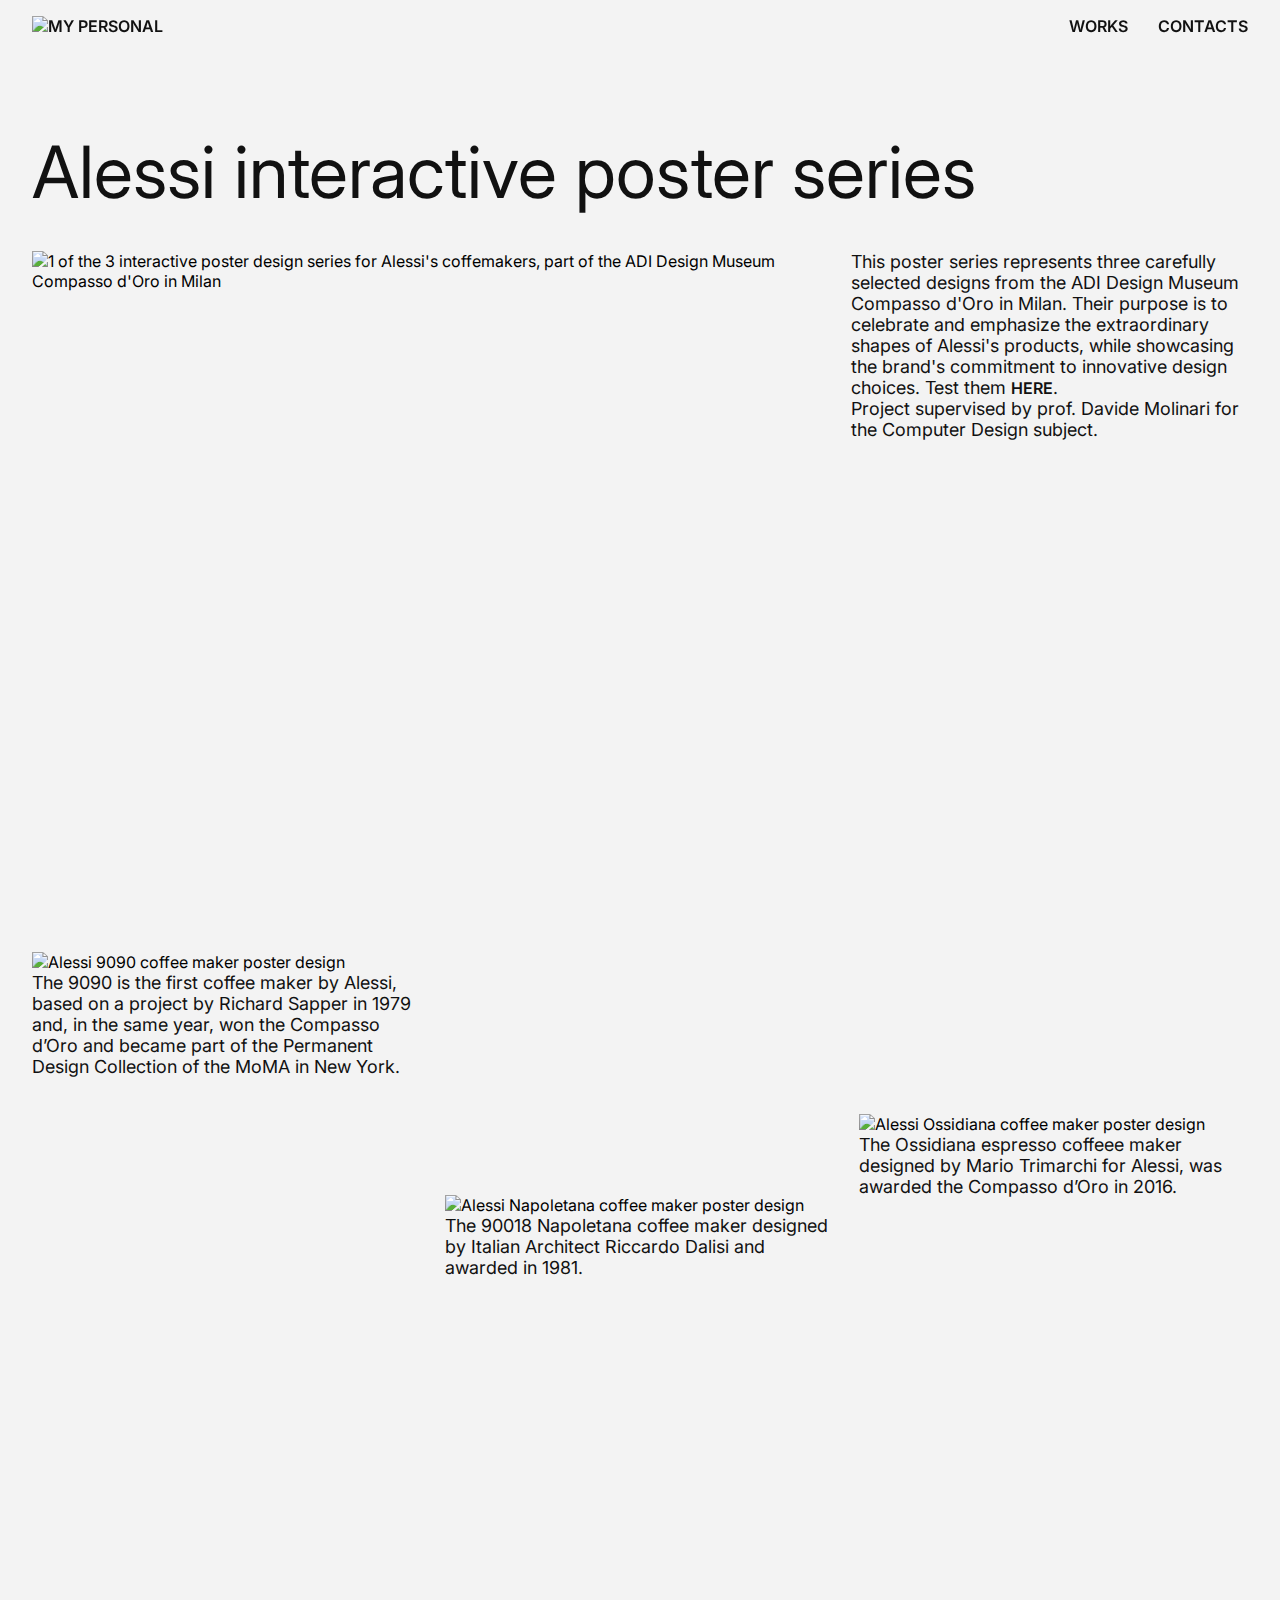
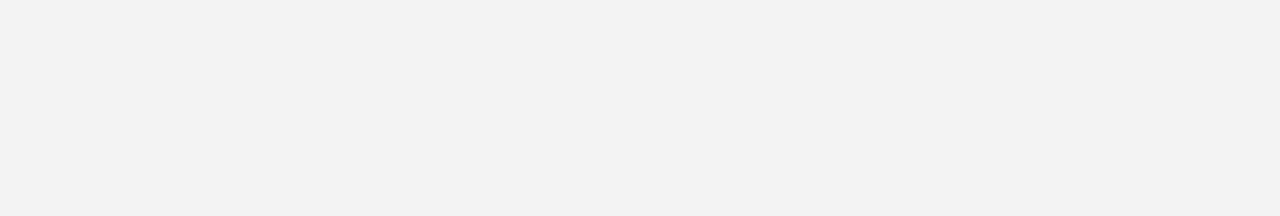
==== project-alessi.html @ 08301e18 "project page css: intro + project grid" ====
<!DOCTYPE html>
<html lang="en">
<head>
  <meta charset="UTF-8">
  <meta http-equiv="X-UA-Compatible" content="IE=edge">
  <meta name="viewport" content="width=device-width, initial-scale=1.0">
  <meta name="author" content="Chiara Elena Bonzano">
  <meta name="description" content="Explore my selected works and projects showcasing digital design, UX/UI, and interactive front-end development. I create seamless user experiences and visually appealing interfaces through thoughtful design and efficient development. Based in Milan, Italy.">
  <meta name="keywords" content="Chiara Elena Bonzano, CEB, digital design, UX/UI, interactive development, front-end development, Milan, Italy, portfolio, design agency, design studio.">
  <meta name="geo.placename" content="Milan, Italy">
  <meta name="language" content="English">
  <title>Chiara Elena Bonzano - Digital Design Portfolio | Milan, Italy</title>
  <link rel="icon" href="/img/logo.svg">
  <link rel="stylesheet" href="styles.css">
  <link rel="preconnect" href="https://fonts.googleapis.com">
  <link rel="preconnect" href="https://fonts.gstatic.com" crossorigin>
  <link href="https://fonts.googleapis.com/css2?family=Inter:wght@400;600&display=swap" rel="stylesheet">
  <script src="js/gsap.js"></script>
  <script src="js/ScrollTrigger.js"></script>
</head>
<body>
  <div class="main-wrapper">
    <header class="header-wrapper">
      <a class="logo" href="index.html#welcome"><img src="img/logo.svg" alt="My personal" width="40" height="40"></a>
      <nav class="nav-container">
        <ul class="nav-list">
          <li class="nav-item works"><a href="index.html#works">Works</a></li>
          <li class="nav-item about"><a href="index.html#contacts">Contacts</a></li>
        </ul>
      </nav>
    </header>
    <div class="project-wrapper">
      <main class="project-intro"> 
        <h2>Alessi interactive poster series</h2>
        <div class="intro-container">
          <img src="img/alessi project/alessi-poster-cover.png" alt="1 of the 3 interactive poster design series for Alessi's coffemakers, part of the ADI Design Museum Compasso d'Oro in Milan">
          <div class="intro-content">
            <p>This poster series represents three carefully selected designs from the ADI Design Museum Compasso d'Oro in Milan. Their purpose is to celebrate and emphasize the extraordinary shapes of Alessi's products, while showcasing the brand's commitment to innovative design choices. Test them <a href="#">here</a>.</p>
            <p>Project supervised by prof. Davide Molinari for the Computer Design subject.</p>
          </div>
        </div>
      </main>
      <div class="project-grid">
        <div class="grid-element">
          <img src="img/alessi project/alessi-9090-poster-design.png" alt="Alessi 9090 coffee maker poster design">
          <p>The 9090 is the first coffee maker by Alessi, based on a project by Richard Sapper in 1979 and, in the same year, won the Compasso d’Oro and became part of the Permanent Design Collection of the MoMA in New York.</p>
        </div>
        <div class="grid-element">
          <img src="img/alessi project/alessi-ossidiana-poster-design.png" alt="Alessi Ossidiana coffee maker poster design">
          <p>The Ossidiana espresso coffeee maker designed by Mario Trimarchi for Alessi,  was awarded the Compasso d’Oro in 2016.</p>
        </div>
        <div class="grid-element">
          <img src="img/alessi project/alessi-napoletana-poster-design.png" alt="Alessi Napoletana coffee maker poster design">
          <p>The 90018 Napoletana coffee maker designed by Italian Architect Riccardo Dalisi and awarded in 1981.</p>
        </div>
      </div>
      </div class="project-media">
        <video src="img/alessi project/alessi-poster-video.mp4"></video>
        <video src="img/alessi project/alessi-3-poster-video.mp4"></video>
        <video src="img/alessi project/alessi-mockup-poster-video.mp4"></video>
      <div>
    </div>

    </main>
    <footer class="footer-wrapper">
      <div class="copyright">
        <p>Copyright © 2023 Chiara Elena Bonzano. All rights reserved.</p>
      </div>
    </footer>
  </div>
</body>
</html>
---- styles.css ----
* {
  box-sizing: border-box;
}

:root {
  --web-margin: 0 32px;
  --background-color: #f3f3f3;
  --black: #111111; 
  --border: 1.5px solid #111111;
  --column-gap: 24px;
}

html {
  scroll-behavior: smooth;
}

body {
  margin: 0;

  font-family: 'Inter', sans-serif;
}

.main-wrapper {
  background-color: var(--background-color);
}

h2 {
  margin: 0;

  font-size: 72px;
  font-weight: 400;
  line-height: 1.1;
  color: var(--black);
}

h3 {
  margin: 0;
  padding: 8px 0;

  font-size: 24px;
  font-weight: 600;
  color: var(--black);
}

p {
  margin: 0;

  font-size: 18px;
  font-weight: 400;
  color: var(--black);
}


a {
  font-size: 16px;
  font-weight: 600;
  text-decoration: none;
  text-transform: uppercase;
  color: var(--black);
}

img {
  width: 100%;
  height: auto;
}

video {
  width: 100%;
  height: auto;
}

/*---------------- header ----------------*/
.header-wrapper {
  padding: 16px 32px;
  width: 100%;

  display: flex;
  justify-content: space-between;
  align-items: center;
  position: sticky;
  top: 0;
}

.nav-list {
  margin: 0;
  padding: 0;

  list-style-type: none;
  display: flex;
}

.nav-item {
  padding-right: 30px;
}

.nav-item:last-child {
  padding-right: 0;
}

/*---------------- HOMEPAGE ----------------*/

/*---------------- welcome ----------------*/
.welcome-section {
  height: 80vh;
}

.welcome-text {
  margin: var(--web-margin);
  padding: 60px 0 40px 0;
}

.welcome-text > h2 {
  padding-right: 120px;
}

svg {
  width: 100%;

  overflow: visible;
}

svg > path {
  visibility: hidden;
}

text {
  font-size: 64px;
  font-weight: 400;
  fill: var(--black);
}

/*---------------- works ----------------*/
.works-section {
  margin: var(--web-margin);
  padding: 70px 0 100px 0;
}

.work-text {
  width: 100%;
  display: flex;
}

.work-text > p {
  background-image: url(img/icons/arrow-down.svg);
  background-repeat: no-repeat;
  background-position: bottom 4px right;
  background-size: 12px auto;
  padding-right: 30px;
}

.cards-container {
  padding-top: 60px;

  display: grid;
  grid-template-columns: repeat(3, 1fr);
  column-gap: var(--column-gap);
  row-gap: 60px;
}

.card-box {
  margin-right: var(--column-gap);
}

.card-box:last-child {
  margin-right: 0;
}

.category {
  font-weight: 400;
  font-size: 18px;
  text-transform: none;
  border-bottom: var(--border);
}

/*---------------- about ----------------*/
.contacts-section {
  margin: var(--web-margin);
  height: 100vh;

  display: flex;
  flex-direction: column;
  justify-content: center;
}

.content-grid {
  display: grid;
  grid-template-columns: 1fr 2fr;
  column-gap: var(--column-gap);
}

.content-grid > img {
  border: var(--border);
}

.about-text > p {
  padding-bottom: 20px;

  color: var(--background-color);
}

.about-title {
  font-size: 16px;
  font-weight: 400;
  text-transform: uppercase;
  color: var(--background-color);
}

.contacts-link {
  text-transform: none;
  font-weight: 400;
  font-size: 72px;
  color: var(--background-color);
}

/*---------------- footer ----------------*/
.footer-wrapper {
  display: flex;
  flex-direction: column;
  align-items: center;
}

.copyright > p {
  padding-bottom: 20px;

  text-align: center;
  font-size: 12px;
  color: var(--background-color);
}

/*---------------- PROJECT PAGE ----------------*/

.project-wrapper {
  margin: var(--web-margin);
}

.project-intro {
  height: 100vh;
  padding-top: 80px;
}

.intro-container {
  padding-top: 40px;

  display: grid;
  grid-template-columns: 2fr 1fr;
  column-gap: var(--column-gap);
}

.project-grid {
  display: grid;
  grid-template-columns: repeat(3, 1fr);
  column-gap: var(--column-gap);
  grid-template-rows: 1fr 1fr 1fr 1fr 0.5fr;
  grid-template-areas: "one . ." ". . two" ". three .";
  grid-auto-rows: minmax(100px, auto);
}

.grid-element {
  padding-top: 80px;
}

.grid-element:first-child {
  padding-top: 0;

  grid-area: one;
  grid-row: 1/3;
}

.grid-element:nth-child(2) {
  grid-area: two;
  grid-row: 2/4;
}

.grid-element:last-child {
  grid-area: three;
  grid-row: 3/5;
}
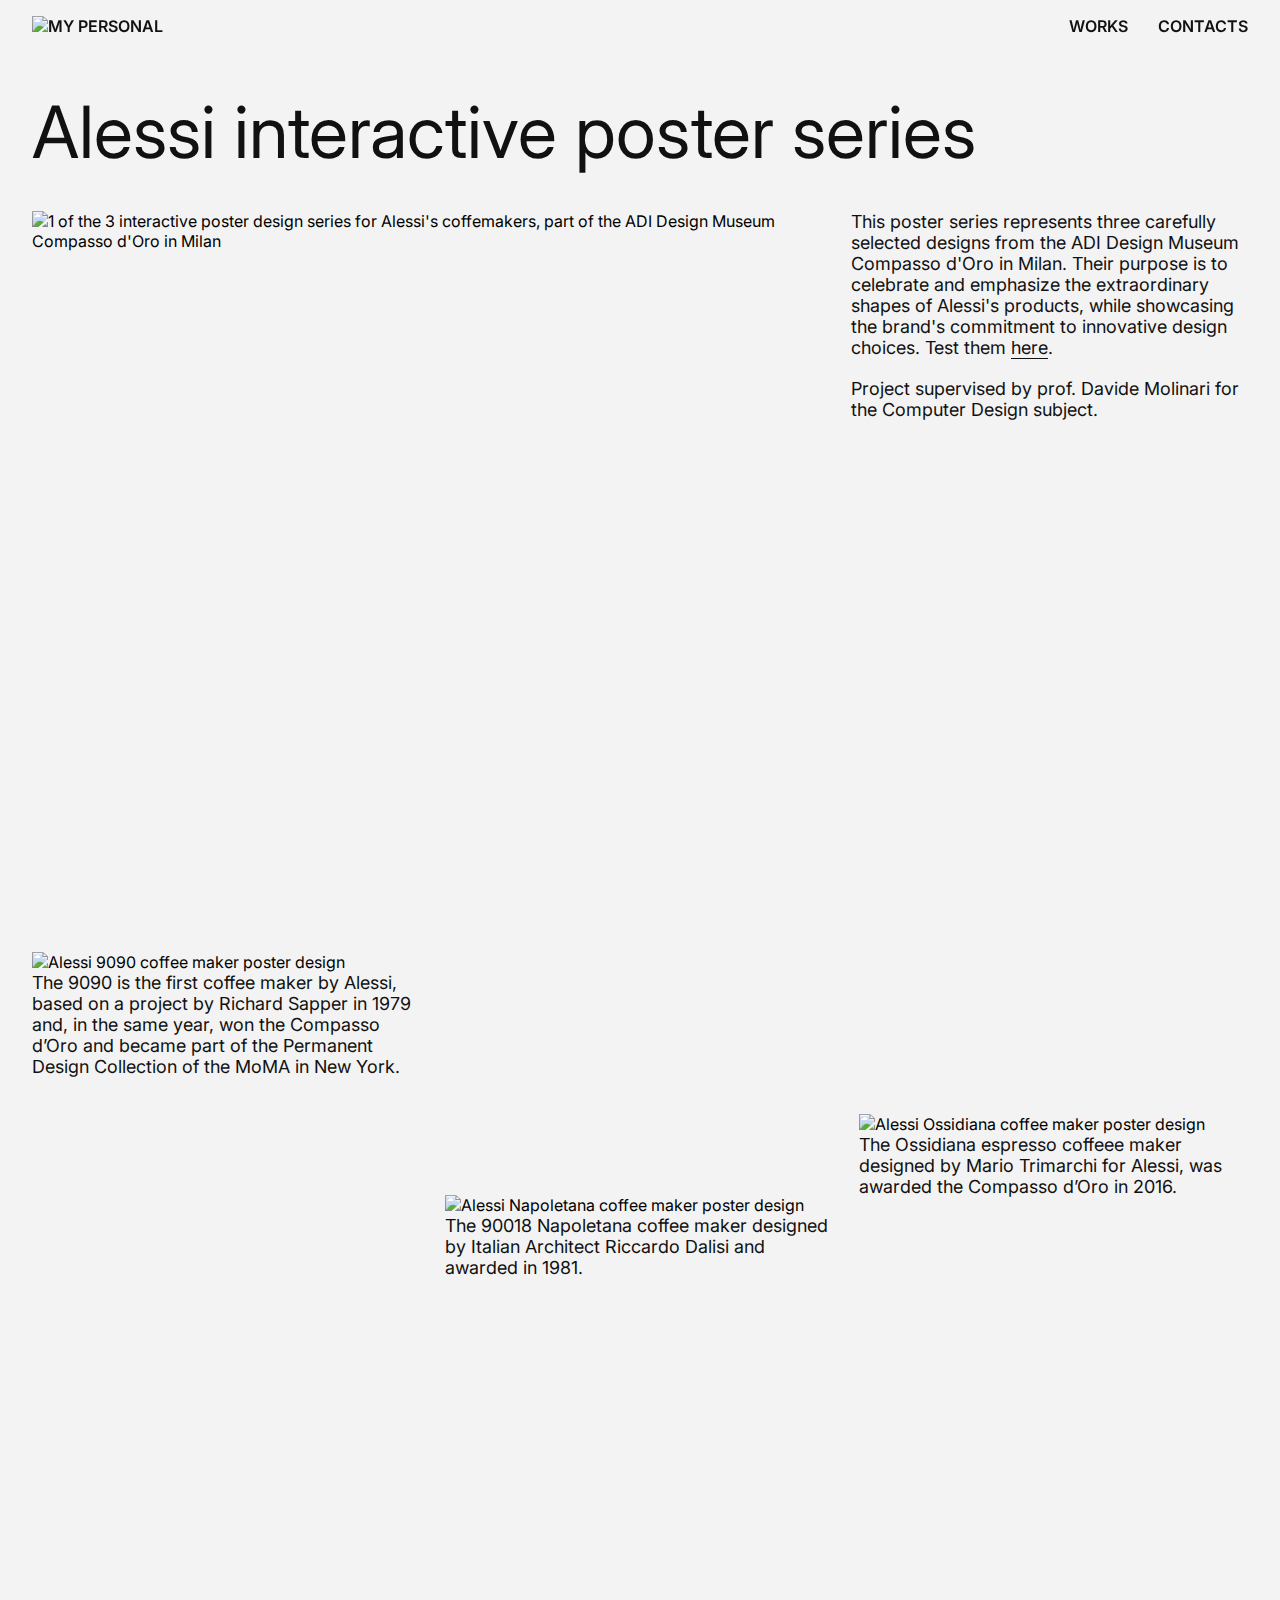
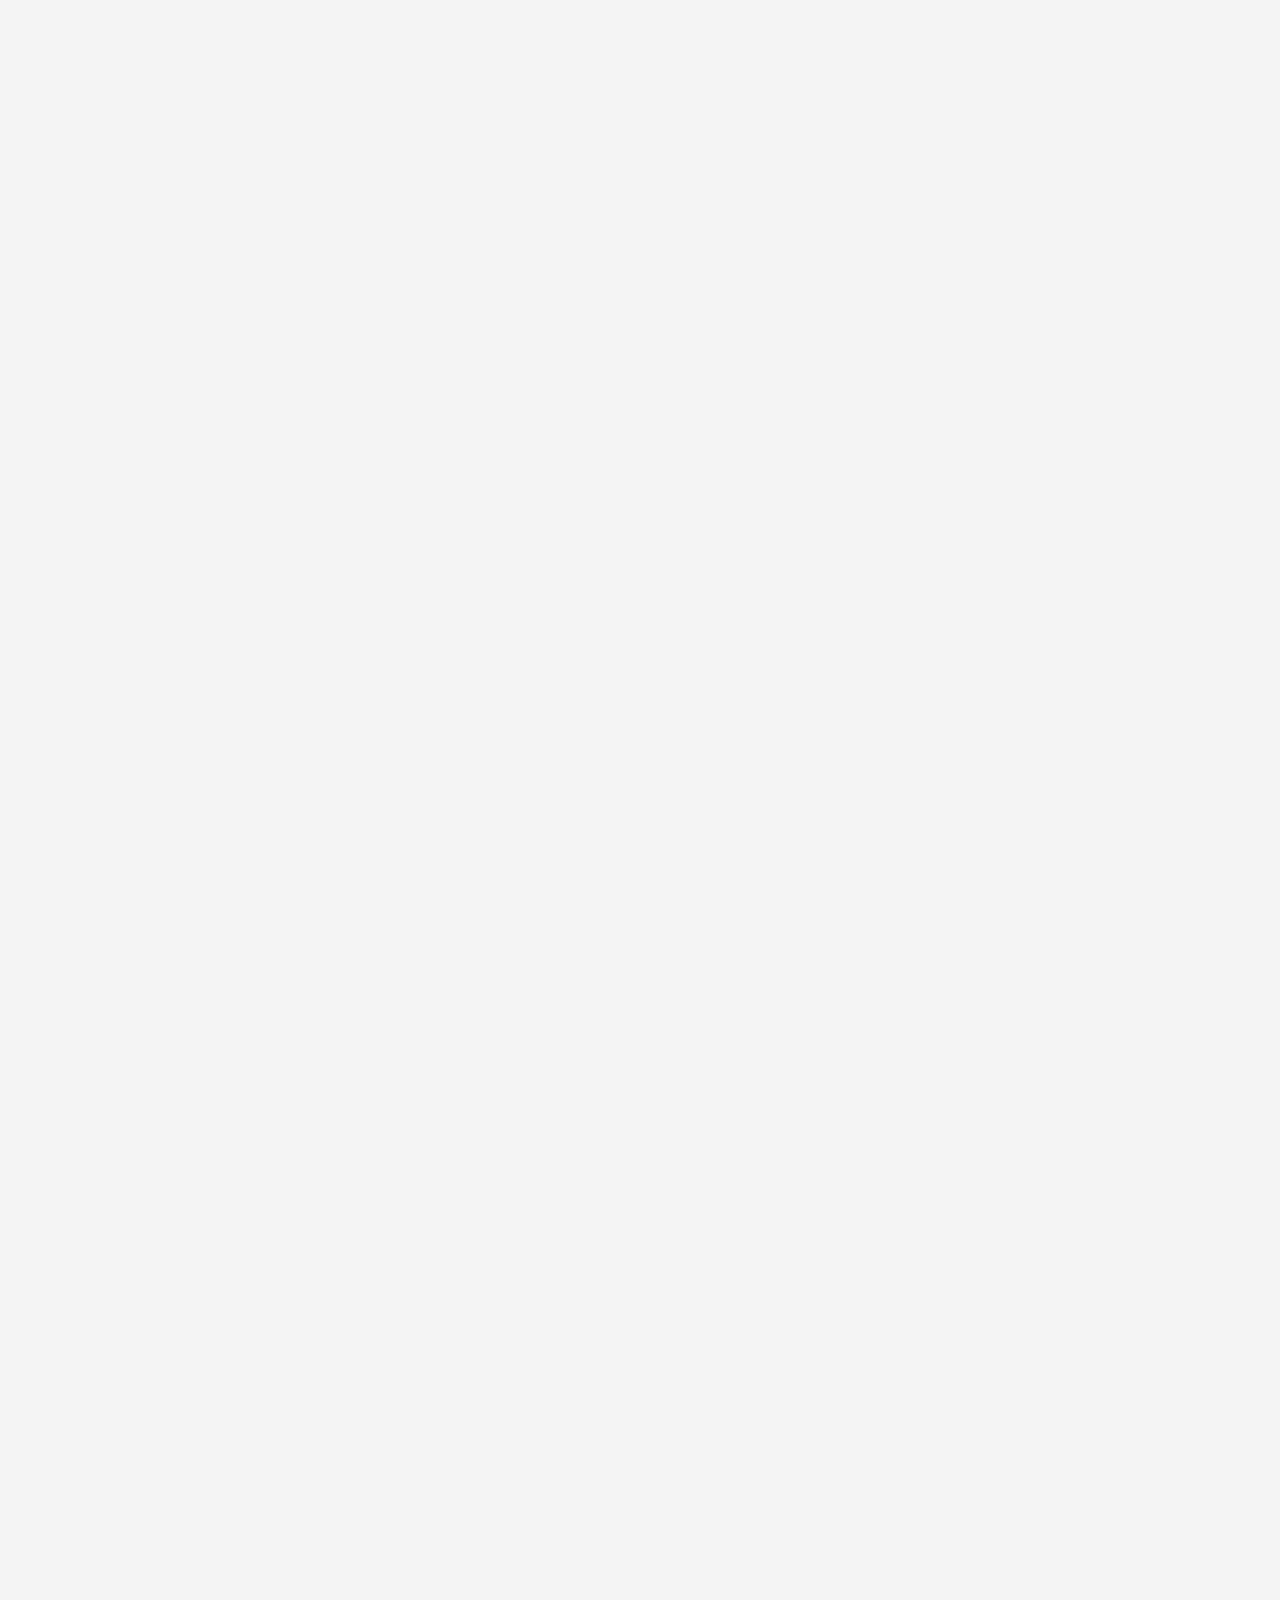
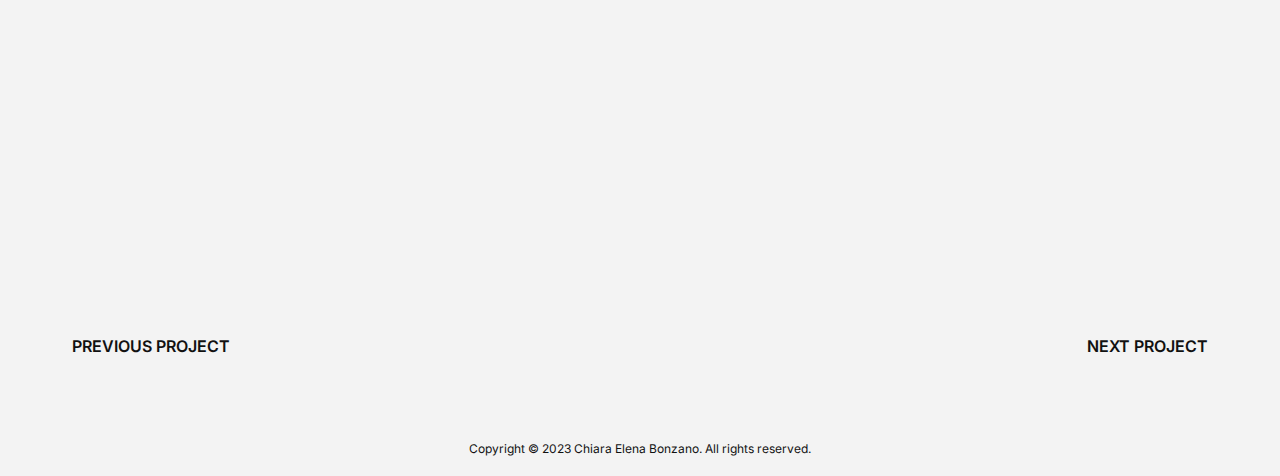
==== commit fce7ae7f: "project page:  footer buttons + gsap scroll trigger" ====
--- a/project-alessi.html
+++ b/project-alessi.html
@@ -35,38 +35,91 @@
         <div class="intro-container">
           <img src="img/alessi project/alessi-poster-cover.png" alt="1 of the 3 interactive poster design series for Alessi's coffemakers, part of the ADI Design Museum Compasso d'Oro in Milan">
           <div class="intro-content">
-            <p>This poster series represents three carefully selected designs from the ADI Design Museum Compasso d'Oro in Milan. Their purpose is to celebrate and emphasize the extraordinary shapes of Alessi's products, while showcasing the brand's commitment to innovative design choices. Test them <a href="#">here</a>.</p>
+            <p>This poster series represents three carefully selected designs from the ADI Design Museum Compasso d'Oro in Milan. Their purpose is to celebrate and emphasize the extraordinary shapes of Alessi's products, while showcasing the brand's commitment to innovative design choices. Test them <a href="https://indd.adobe.com/view/3b15661a-7f2d-44fd-966d-315e5869f81d" target="_blank">here</a>.</p>
             <p>Project supervised by prof. Davide Molinari for the Computer Design subject.</p>
           </div>
         </div>
       </main>
       <div class="project-grid">
-        <div class="grid-element">
+        <div class="grid-element one">
           <img src="img/alessi project/alessi-9090-poster-design.png" alt="Alessi 9090 coffee maker poster design">
           <p>The 9090 is the first coffee maker by Alessi, based on a project by Richard Sapper in 1979 and, in the same year, won the Compasso d’Oro and became part of the Permanent Design Collection of the MoMA in New York.</p>
         </div>
-        <div class="grid-element">
+        <div class="grid-element two">
           <img src="img/alessi project/alessi-ossidiana-poster-design.png" alt="Alessi Ossidiana coffee maker poster design">
           <p>The Ossidiana espresso coffeee maker designed by Mario Trimarchi for Alessi,  was awarded the Compasso d’Oro in 2016.</p>
         </div>
-        <div class="grid-element">
+        <div class="grid-element three">
           <img src="img/alessi project/alessi-napoletana-poster-design.png" alt="Alessi Napoletana coffee maker poster design">
           <p>The 90018 Napoletana coffee maker designed by Italian Architect Riccardo Dalisi and awarded in 1981.</p>
         </div>
       </div>
       </div class="project-media">
-        <video src="img/alessi project/alessi-poster-video.mp4"></video>
-        <video src="img/alessi project/alessi-3-poster-video.mp4"></video>
-        <video src="img/alessi project/alessi-mockup-poster-video.mp4"></video>
+        <video width="1920" height="1080" autoplay muted loop>
+          <source src="img/alessi project/alessi-poster-video.mp4" type="video/mp4">
+        </video>
+        <video width="1920" height="1080" autoplay muted loop>
+          <source src="img/alessi project/alessi-3-poster-video.mp4" type="video/mp4">
+        </video>
+        <video width="1920" height="1080" autoplay muted loop>
+          <source src="img/alessi project/alessi-mockup-poster-video.mp4" type="video/mp4">
+        </video>
       <div>
     </div>
-
-    </main>
-    <footer class="footer-wrapper">
-      <div class="copyright">
+    <footer class="footer-wrapper project-footer">
+      <div class="buttons-section">
+        <a href="#" class="arrow-button previous">Previous project</a>
+        <a href="#" class="arrow-button next">Next project</a>
+      </div>
+      <div class="copyright project-footer">
         <p>Copyright © 2023 Chiara Elena Bonzano. All rights reserved.</p>
       </div>
     </footer>
   </div>
 </body>
-</html>+</html>
+<script>
+  gsap.from(".grid-element.one", {
+      duration: .5,
+      delay: .5,
+      opacity:0,
+      y: 20,
+      scrollTrigger: {
+        trigger: ".grid-element",
+        // markers: true,
+        start:200,
+        end: 500,
+        toggleActions: "play none none none"
+      }
+    });
+</script>
+<script>
+  gsap.from(".grid-element.two", {
+      duration: .5,
+      delay: .5,
+      opacity:0,
+      y: 20,
+      scrollTrigger: {
+        trigger: ".grid-element",
+        // markers: true,
+        start: 700,
+        end: 1000,
+        toggleActions: "play none none none"
+      }
+    });
+</script>
+<script>
+  gsap.from(".grid-element.three", {
+      duration: .5,
+      delay: .5,
+      opacity:0,
+      y: 20,
+      scrollTrigger: {
+        trigger: ".grid-element",
+        // markers: true,
+        start: 1200,
+        end: 1500,
+        toggleActions: "play none none none"
+      }
+    });
+</script>--- a/styles.css
+++ b/styles.css
@@ -214,6 +214,8 @@
 
 /*---------------- footer ----------------*/
 .footer-wrapper {
+  margin: var(--web-margin);
+
   display: flex;
   flex-direction: column;
   align-items: center;
@@ -228,14 +230,14 @@
 }
 
 /*---------------- PROJECT PAGE ----------------*/
-
+/*---------------- intro ----------------*/
 .project-wrapper {
   margin: var(--web-margin);
 }
 
 .project-intro {
   height: 100vh;
-  padding-top: 80px;
+  padding-top: 40px;
 }
 
 .intro-container {
@@ -246,6 +248,18 @@
   column-gap: var(--column-gap);
 }
 
+.intro-content > p > a {
+  font-weight: 400;
+  font-size: 18px;
+  text-transform: none;
+  border-bottom: var(--border);
+}
+
+.intro-content > p {
+  padding-bottom: 20px;
+}
+
+/*---------------- project grid ----------------*/
 .project-grid {
   display: grid;
   grid-template-columns: repeat(3, 1fr);
@@ -274,4 +288,35 @@
 .grid-element:last-child {
   grid-area: three;
   grid-row: 3/5;
+}
+
+/*---------------- project-footer ----------------*/
+.buttons-section {
+  width: 100%;
+  padding: 40px 0 80px 0;
+
+  display: flex;
+  justify-content: space-between;
+}
+
+.arrow-button {
+  padding: 5px 0;
+  background-repeat: no-repeat;
+  background-size: 30px auto;
+}
+
+.next {
+  background-image: url(img/icons/arrow-right.svg);
+  background-position: bottom 0px right;
+  padding-right: 40px;
+}
+
+.previous {
+  background-image: url(img/icons/arrow-left.svg);
+  background-position: bottom 0px left;
+  padding-left: 40px;
+}
+
+.copyright.project-footer > p {
+  color: var(--black);
 }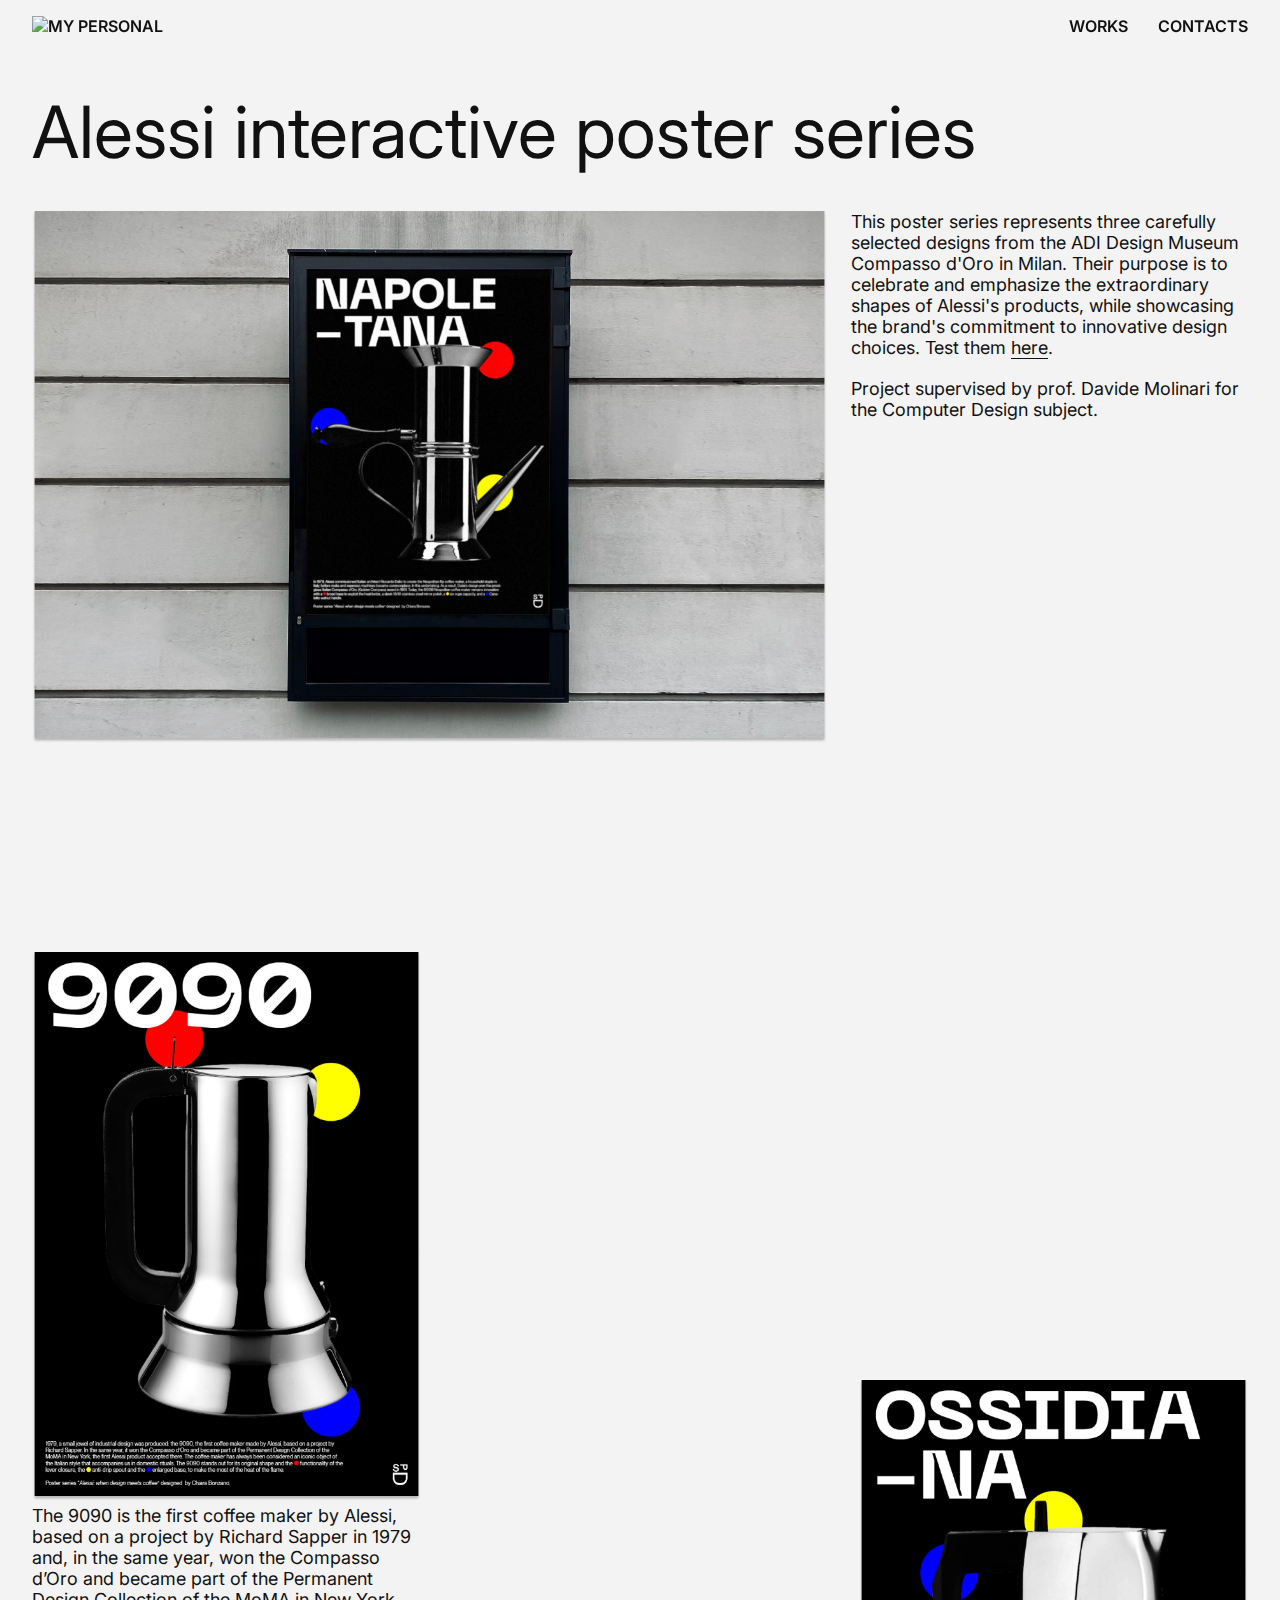
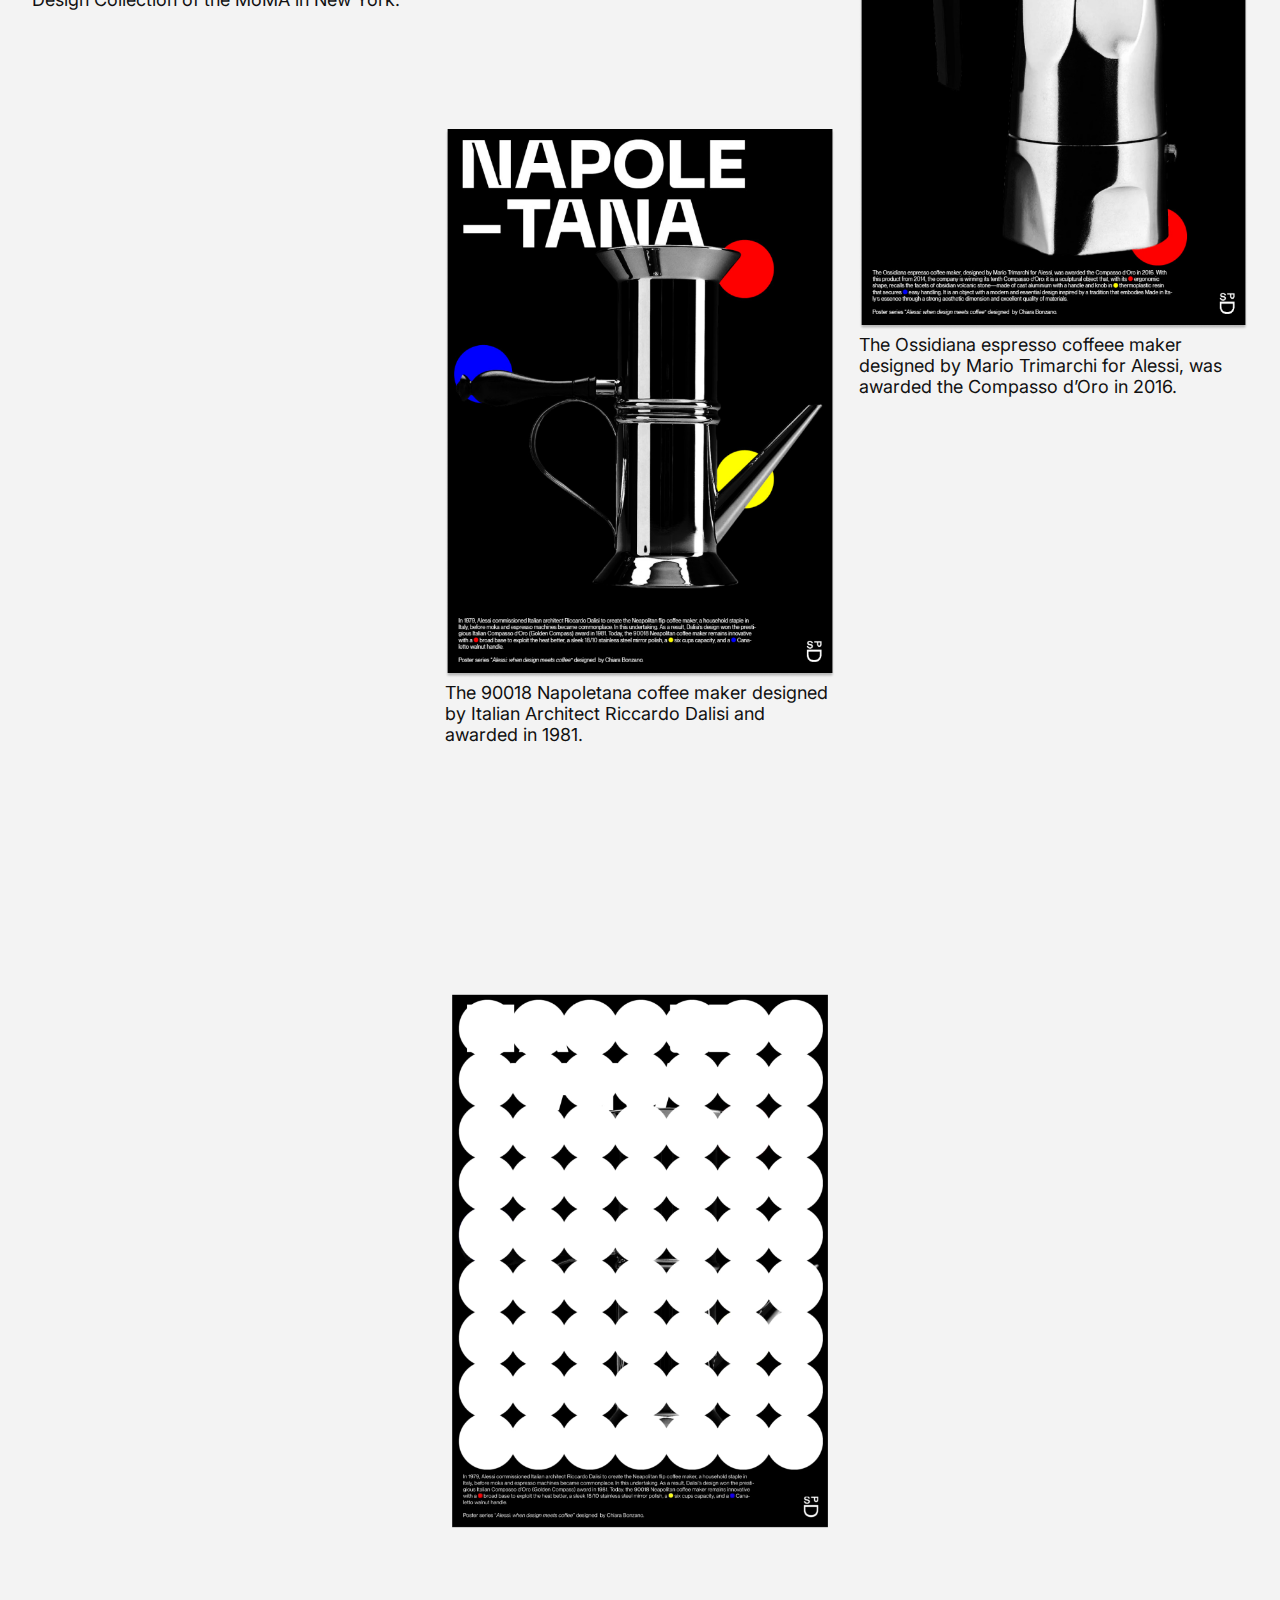
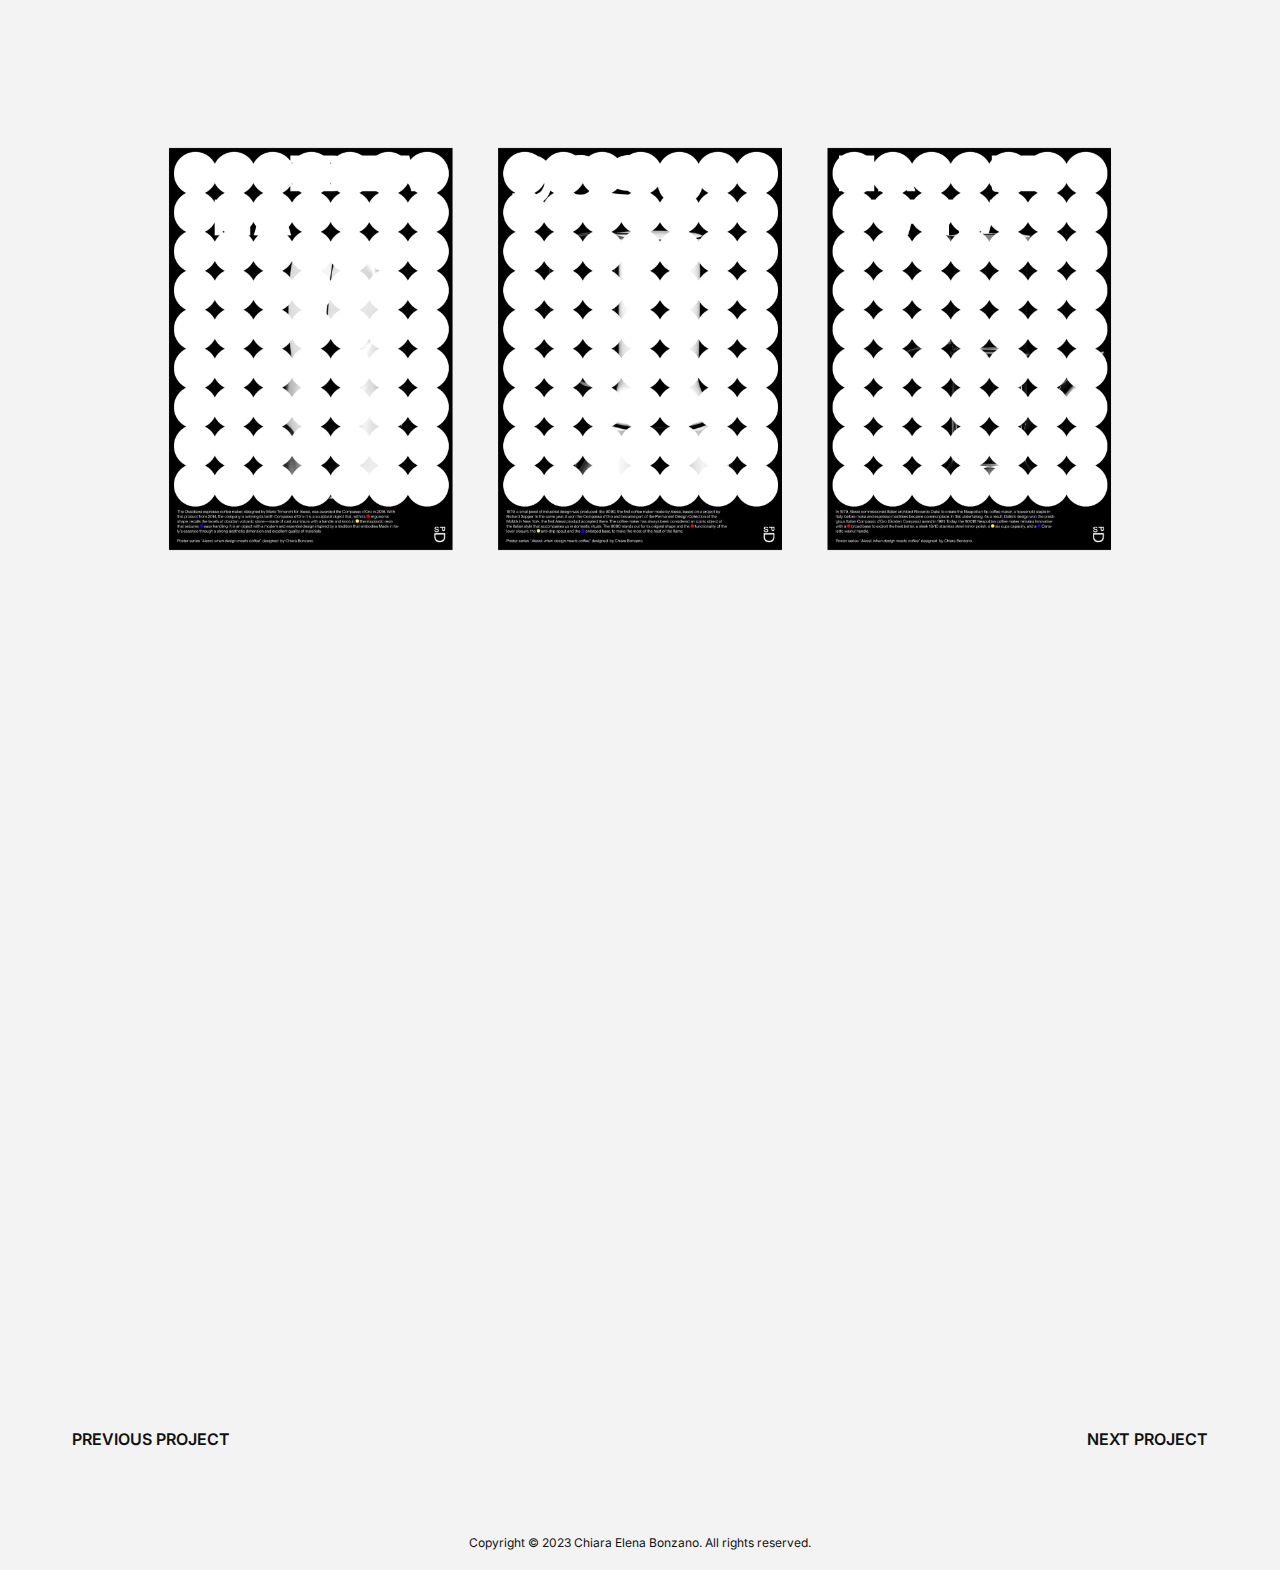
==== commit 558424e8: "validated code" ====
--- a/project-alessi.html
+++ b/project-alessi.html
@@ -5,11 +5,11 @@
   <meta http-equiv="X-UA-Compatible" content="IE=edge">
   <meta name="viewport" content="width=device-width, initial-scale=1.0">
   <meta name="author" content="Chiara Elena Bonzano">
-  <meta name="description" content="Explore my selected works and projects showcasing digital design, UX/UI, and interactive front-end development. I create seamless user experiences and visually appealing interfaces through thoughtful design and efficient development. Based in Milan, Italy.">
-  <meta name="keywords" content="Chiara Elena Bonzano, CEB, digital design, UX/UI, interactive development, front-end development, Milan, Italy, portfolio, design agency, design studio.">
+  <meta name="description" content="Explore the Alessi interactive poster series, featuring three meticulously curated designs from the ADI Design Museum Compasso d'Oro in Milan. Celebrating the extraordinary shapes of Alessi's products, these posters highlight the brand's commitment to innovative design choices. Supervised by Prof. Davide Molinari for the Computer Design subject.">
+  <meta name="keywords" content="Alessi, interactive poster series, ADI Design Museum Compasso d'Oro, Milan, innovative design, shapes, computer design, Prof. Davide Molinari.">
   <meta name="geo.placename" content="Milan, Italy">
   <meta name="language" content="English">
-  <title>Chiara Elena Bonzano - Digital Design Portfolio | Milan, Italy</title>
+  <title>Alessi Interactive Poster Series | ADI Design Museum Compasso d'Oro | Milan</title>
   <link rel="icon" href="/img/logo.svg">
   <link rel="stylesheet" href="styles.css">
   <link rel="preconnect" href="https://fonts.googleapis.com">
@@ -33,7 +33,7 @@
       <main class="project-intro"> 
         <h2>Alessi interactive poster series</h2>
         <div class="intro-container">
-          <img src="img/alessi project/alessi-poster-cover.png" alt="1 of the 3 interactive poster design series for Alessi's coffemakers, part of the ADI Design Museum Compasso d'Oro in Milan">
+          <img src="img/alessi-project/alessi-poster-cover.png" alt="1 of the 3 interactive poster design series for Alessi's coffemakers, part of the ADI Design Museum Compasso d'Oro in Milan" width="1237" height="828">
           <div class="intro-content">
             <p>This poster series represents three carefully selected designs from the ADI Design Museum Compasso d'Oro in Milan. Their purpose is to celebrate and emphasize the extraordinary shapes of Alessi's products, while showcasing the brand's commitment to innovative design choices. Test them <a href="https://indd.adobe.com/view/3b15661a-7f2d-44fd-966d-315e5869f81d" target="_blank">here</a>.</p>
             <p>Project supervised by prof. Davide Molinari for the Computer Design subject.</p>
@@ -42,84 +42,84 @@
       </main>
       <div class="project-grid">
         <div class="grid-element one">
-          <img src="img/alessi project/alessi-9090-poster-design.png" alt="Alessi 9090 coffee maker poster design">
+          <img src="img/alessi-project/alessi-9090-poster-design.png" alt="Alessi 9090 coffee maker poster design" width="611" height="862">
           <p>The 9090 is the first coffee maker by Alessi, based on a project by Richard Sapper in 1979 and, in the same year, won the Compasso d’Oro and became part of the Permanent Design Collection of the MoMA in New York.</p>
         </div>
         <div class="grid-element two">
-          <img src="img/alessi project/alessi-ossidiana-poster-design.png" alt="Alessi Ossidiana coffee maker poster design">
+          <img src="img/alessi-project/alessi-ossidiana-poster-design.png" alt="Alessi Ossidiana coffee maker poster design" width="611" height="862">
           <p>The Ossidiana espresso coffeee maker designed by Mario Trimarchi for Alessi,  was awarded the Compasso d’Oro in 2016.</p>
         </div>
         <div class="grid-element three">
-          <img src="img/alessi project/alessi-napoletana-poster-design.png" alt="Alessi Napoletana coffee maker poster design">
+          <img src="img/alessi-project/alessi-napoletana-poster-design.png" alt="Alessi Napoletana coffee maker poster design" width="610" height="861">
           <p>The 90018 Napoletana coffee maker designed by Italian Architect Riccardo Dalisi and awarded in 1981.</p>
         </div>
       </div>
-      </div class="project-media">
+      <div class="project-media">
         <video width="1920" height="1080" autoplay muted loop>
-          <source src="img/alessi project/alessi-poster-video.mp4" type="video/mp4">
+          <source src="img/alessi-project/alessi-poster-video.mp4" type="video/mp4">
         </video>
         <video width="1920" height="1080" autoplay muted loop>
-          <source src="img/alessi project/alessi-3-poster-video.mp4" type="video/mp4">
+          <source src="img/alessi-project/alessi-3-poster-video.mp4" type="video/mp4">
         </video>
         <video width="1920" height="1080" autoplay muted loop>
-          <source src="img/alessi project/alessi-mockup-poster-video.mp4" type="video/mp4">
+          <source src="img/alessi-project/alessi-mockup-poster-video.mp4" type="video/mp4">
         </video>
-      <div>
+      </div>
     </div>
     <footer class="footer-wrapper project-footer">
       <div class="buttons-section">
-        <a href="#" class="arrow-button previous">Previous project</a>
-        <a href="#" class="arrow-button next">Next project</a>
+        <a href="project-rayban.html" class="arrow-button previous">Previous project</a>
+        <a href="project-cosy.html" class="arrow-button next">Next project</a>
       </div>
       <div class="copyright project-footer">
         <p>Copyright © 2023 Chiara Elena Bonzano. All rights reserved.</p>
       </div>
     </footer>
   </div>
+    <script>
+      gsap.from(".grid-element.one", {
+          duration: .5,
+          delay: .5,
+          opacity:0,
+          y: 20,
+          scrollTrigger: {
+            trigger: ".grid-element",
+            // markers: true,
+            start:200,
+            end: 500,
+            toggleActions: "play none none none"
+          }
+        });
+    </script>
+    <script>
+      gsap.from(".grid-element.two", {
+          duration: .5,
+          delay: .5,
+          opacity:0,
+          y: 20,
+          scrollTrigger: {
+            trigger: ".grid-element",
+            // markers: true,
+            start: 700,
+            end: 1000,
+            toggleActions: "play none none none"
+          }
+        });
+    </script>
+    <script>
+      gsap.from(".grid-element.three", {
+          duration: .5,
+          delay: .5,
+          opacity:0,
+          y: 20,
+          scrollTrigger: {
+            trigger: ".grid-element",
+            // markers: true,
+            start: 1200,
+            end: 1500,
+            toggleActions: "play none none none"
+          }
+        });
+    </script>
 </body>
-</html>
-<script>
-  gsap.from(".grid-element.one", {
-      duration: .5,
-      delay: .5,
-      opacity:0,
-      y: 20,
-      scrollTrigger: {
-        trigger: ".grid-element",
-        // markers: true,
-        start:200,
-        end: 500,
-        toggleActions: "play none none none"
-      }
-    });
-</script>
-<script>
-  gsap.from(".grid-element.two", {
-      duration: .5,
-      delay: .5,
-      opacity:0,
-      y: 20,
-      scrollTrigger: {
-        trigger: ".grid-element",
-        // markers: true,
-        start: 700,
-        end: 1000,
-        toggleActions: "play none none none"
-      }
-    });
-</script>
-<script>
-  gsap.from(".grid-element.three", {
-      duration: .5,
-      delay: .5,
-      opacity:0,
-      y: 20,
-      scrollTrigger: {
-        trigger: ".grid-element",
-        // markers: true,
-        start: 1200,
-        end: 1500,
-        toggleActions: "play none none none"
-      }
-    });
-</script>+</html>--- a/styles.css
+++ b/styles.css
@@ -157,14 +157,6 @@
   row-gap: 60px;
 }
 
-.card-box {
-  margin-right: var(--column-gap);
-}
-
-.card-box:last-child {
-  margin-right: 0;
-}
-
 .category {
   font-weight: 400;
   font-size: 18px;
@@ -172,7 +164,7 @@
   border-bottom: var(--border);
 }
 
-/*---------------- about ----------------*/
+/*---------------- contacts ----------------*/
 .contacts-section {
   margin: var(--web-margin);
   height: 100vh;
@@ -210,6 +202,12 @@
   font-weight: 400;
   font-size: 72px;
   color: var(--background-color);
+}
+
+.contacts-link:hover {
+  text-decoration: underline;
+  color: lightgreen;
+  transition: 350ms linear;
 }
 
 /*---------------- footer ----------------*/
@@ -290,6 +288,16 @@
   grid-row: 3/5;
 }
 
+/*---------------- project media ----------------*/
+.project-gallery {
+  padding: 80px 0;
+
+  display: grid;
+  grid-template-columns: 1fr 1fr;
+  column-gap: 40px;
+  row-gap: 80px;
+}
+
 /*---------------- project-footer ----------------*/
 .buttons-section {
   width: 100%;
@@ -300,23 +308,137 @@
 }
 
 .arrow-button {
-  padding: 5px 0;
+  padding: 6px 0;
   background-repeat: no-repeat;
   background-size: 30px auto;
 }
 
 .next {
   background-image: url(img/icons/arrow-right.svg);
-  background-position: bottom 0px right;
+  background-position: bottom 1px right;
   padding-right: 40px;
 }
 
 .previous {
   background-image: url(img/icons/arrow-left.svg);
-  background-position: bottom 0px left;
+  background-position: bottom 1px left;
   padding-left: 40px;
 }
 
 .copyright.project-footer > p {
   color: var(--black);
+}
+
+/*---------------- MEDIA QUERY ----------------*/
+/*---------------- tablet viewport ----------------*/
+@media (max-width: 1024px) {
+  h2 {
+    font-size: 56px;
+  }
+
+  .cards-container {
+    grid-template-columns: 1fr 1fr;
+  }
+
+  .contacts-link {
+    font-size: 56px;
+  }
+
+  .project-intro {
+    height: auto;
+  }
+
+  .intro-container {
+    grid-template-columns: 1fr 1fr;
+  }
+
+  .project-media {
+    padding-top: 40px;
+  }
+
+  .project-gallery {
+    row-gap: 0;
+
+    display: flex;
+    flex-direction: column;
+  }
+}
+
+/*---------------- mobile viewport ----------------*/
+@media (max-width: 768px) {
+  h2 {
+    font-size: 32px;
+  }
+
+  .nav-container {
+    display: none;
+  }
+
+  .welcome-text > h2 {
+    padding-right: 0;
+  }
+
+  text {
+    font-size: 100px;
+  }
+
+  .works-section {
+    padding: 40px 0;
+  }
+
+  .cards-container {
+    display: flex;
+    flex-direction: column;
+  }
+
+  .content-grid {
+    display: flex;
+    flex-direction: column;
+  }
+
+  .contacts-text {
+    padding-top: 40px;
+  }
+
+  .contacts-text > a {
+    font-size: 32px;
+  }
+
+  .contacts-link {
+    font-size: 40px;
+  }
+
+  .project-wrapper {
+    margin: 0;
+  }
+
+  .project-intro {
+    height: auto;
+  }
+
+  .project-intro > h2 {
+    margin: 0 20px;
+  }
+
+  .intro-container {
+    display: flex;
+    flex-direction: column;
+  }
+
+  .intro-content {
+    margin: 0 20px;
+    padding-top: 20px;
+  }
+
+  .project-grid {
+    margin: 0 20px;
+    padding-bottom: 80px;
+
+    display: flex;
+    flex-direction: column;
+  }
+
+  video {
+    padding: 50px 0;
+  }
 }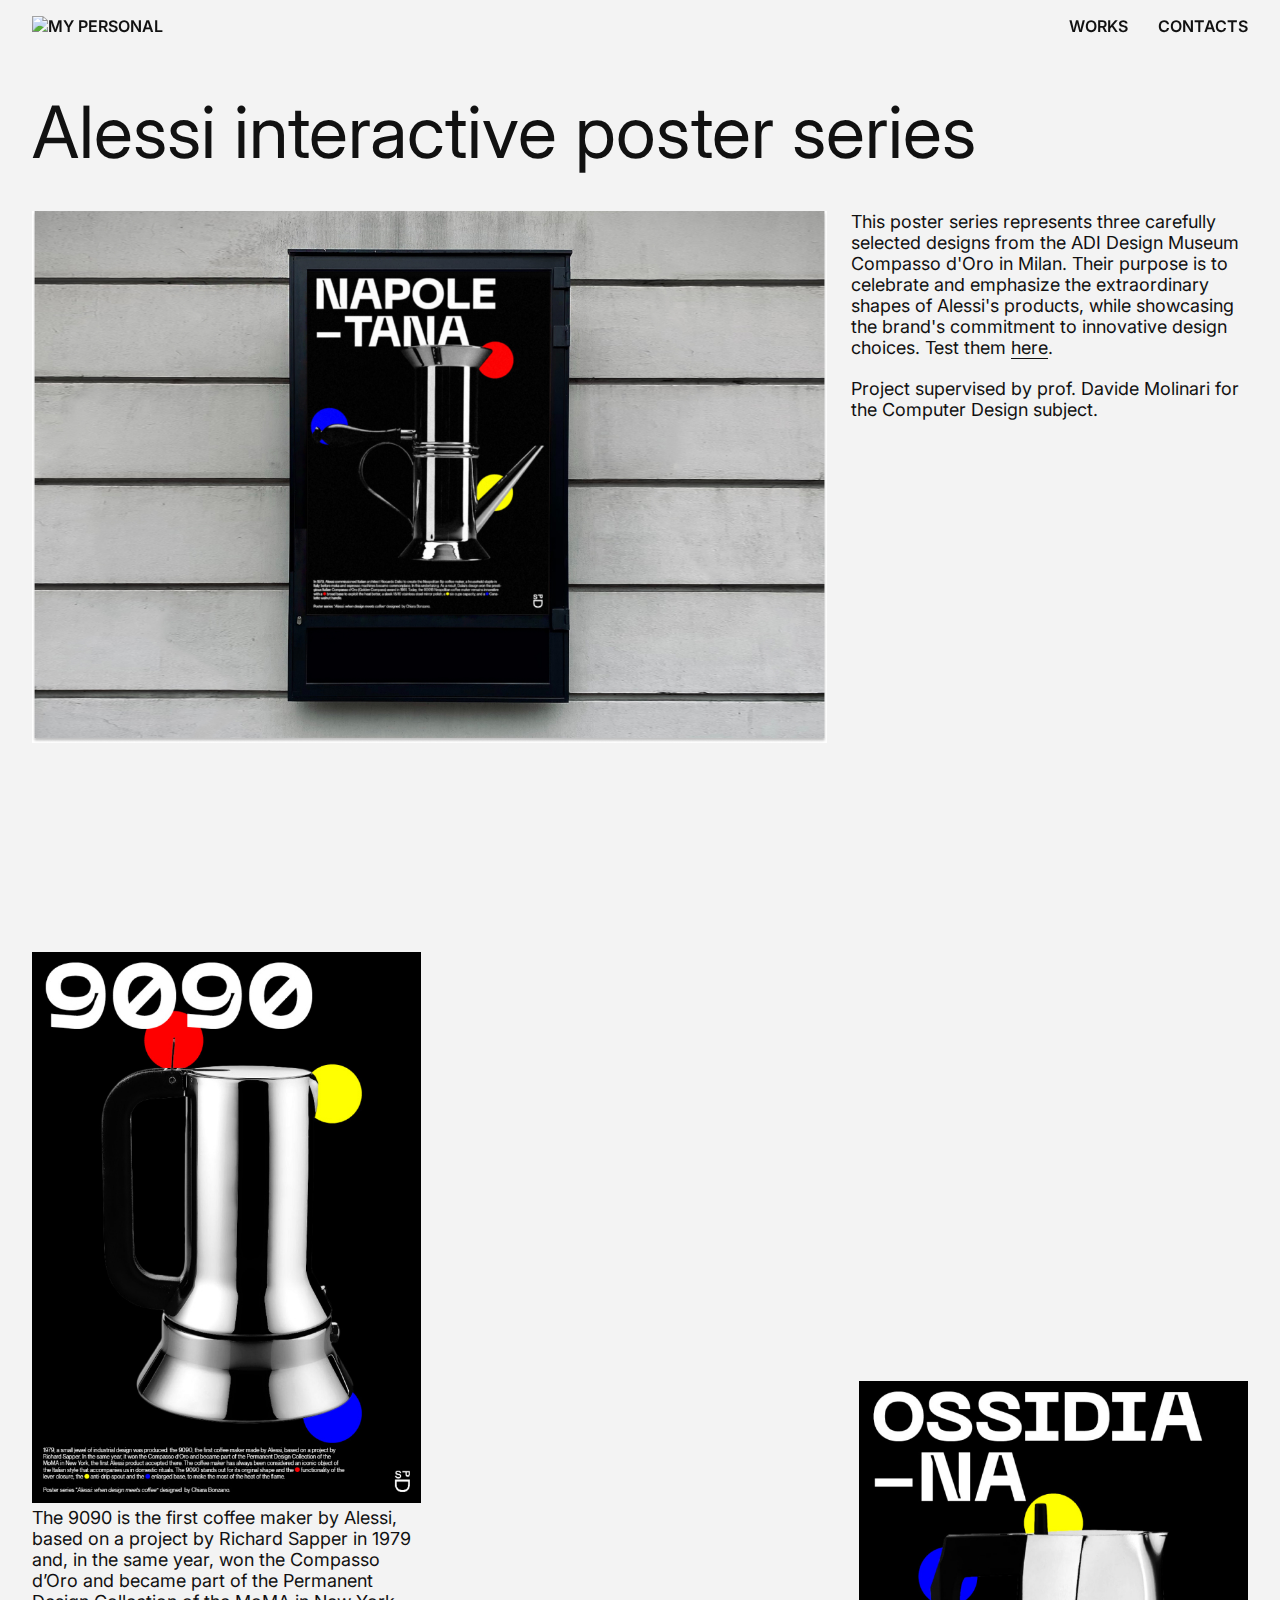
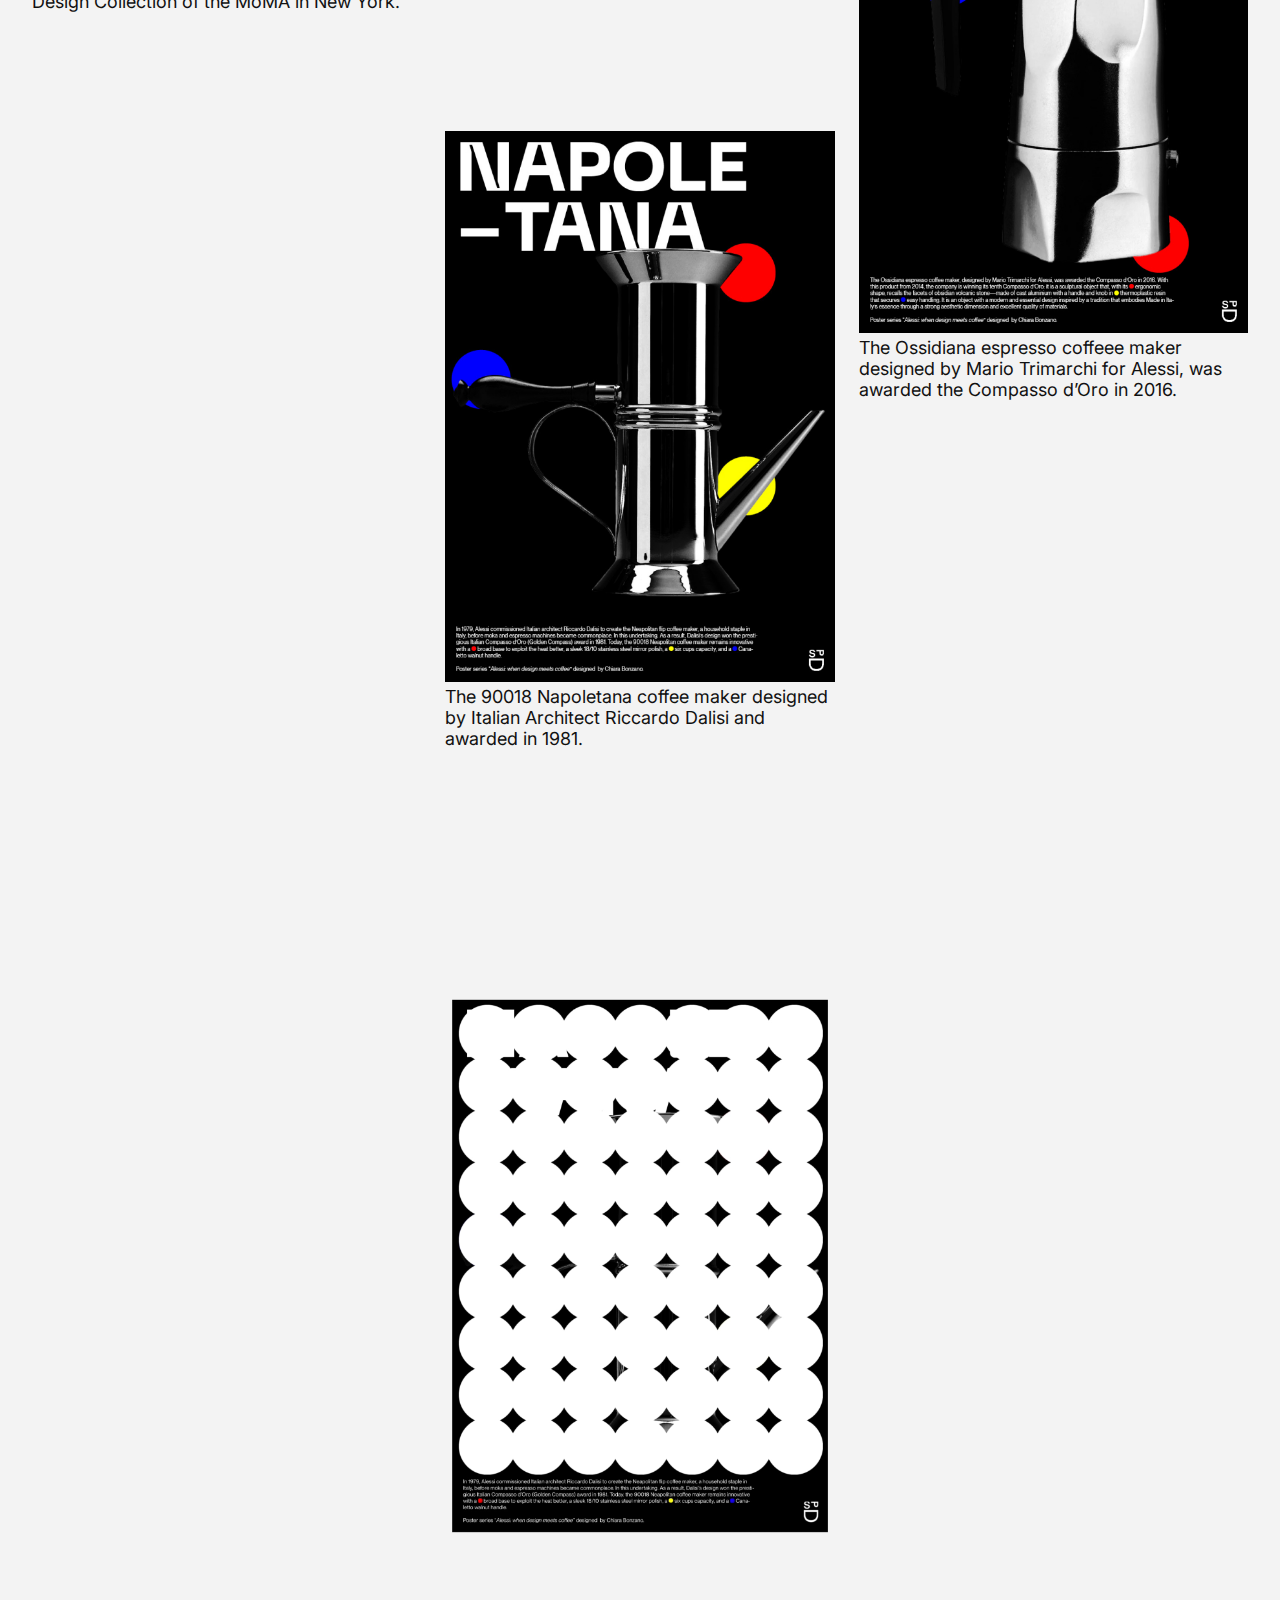
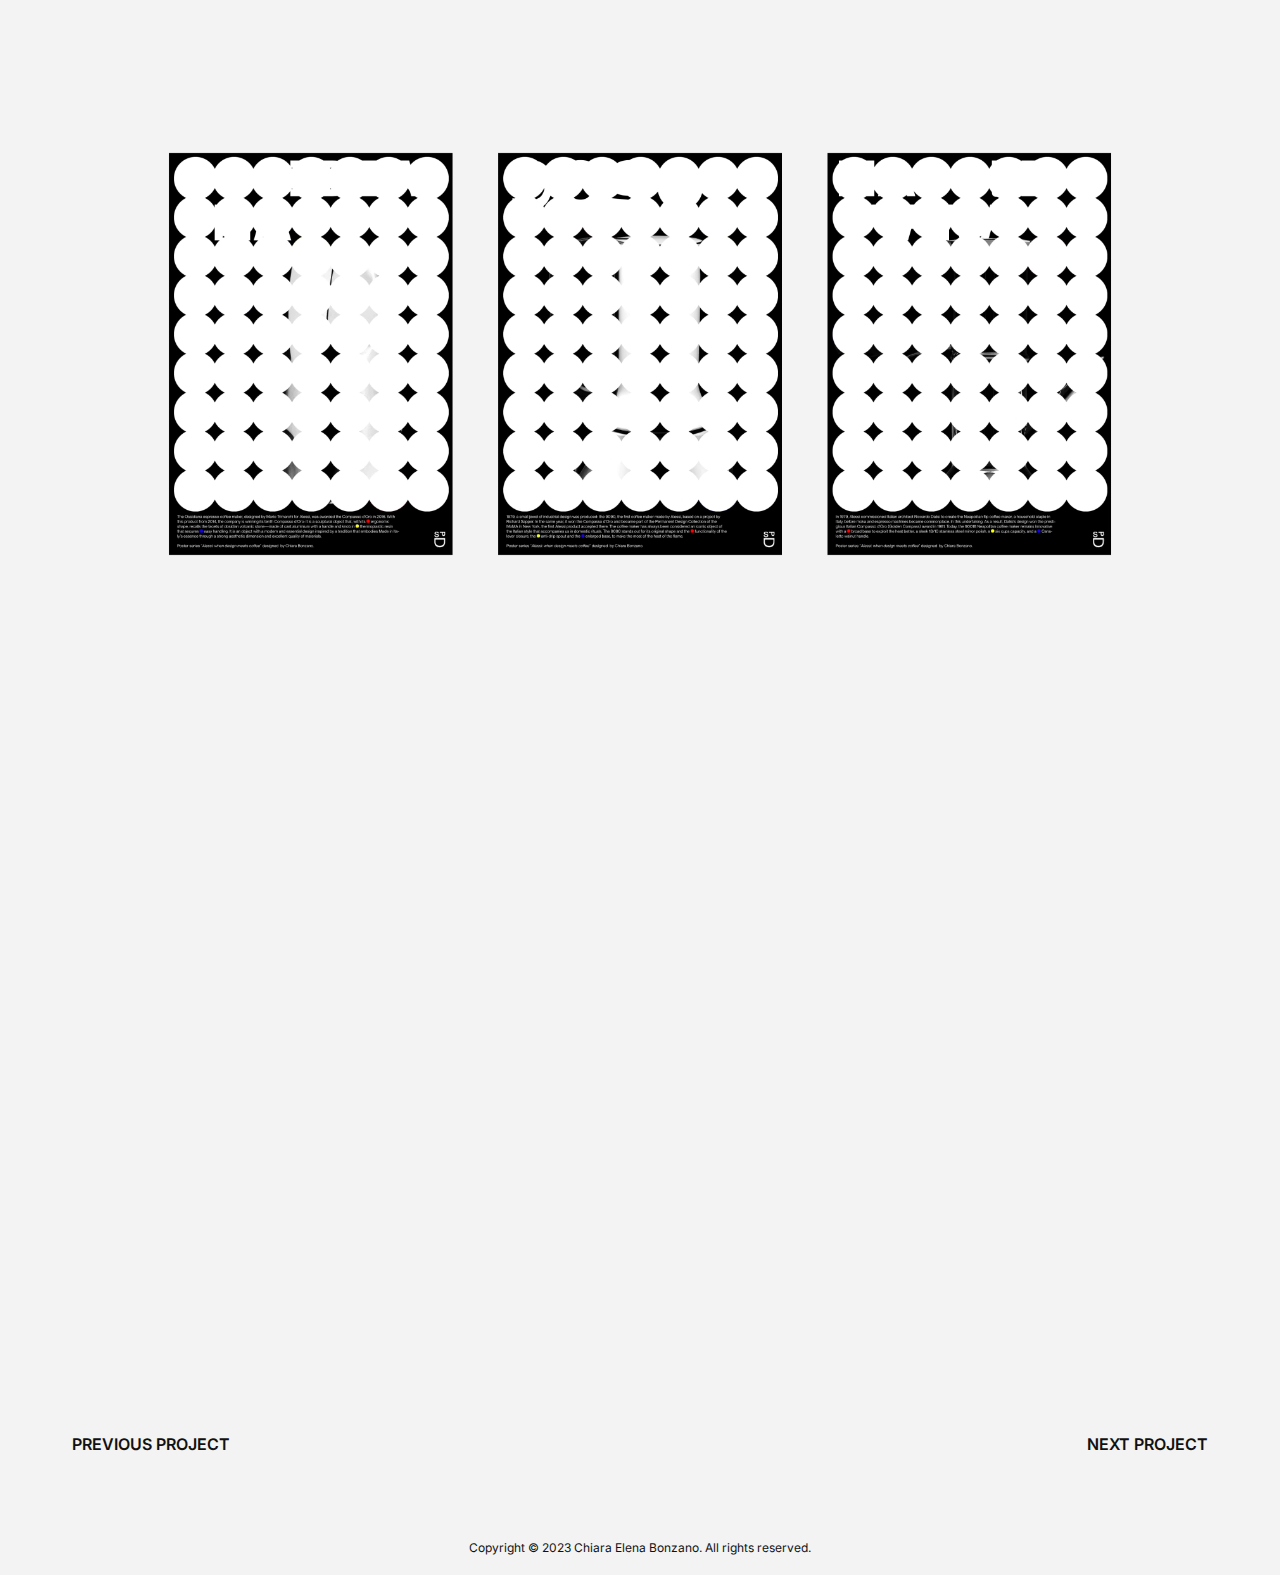
==== commit 102b4a3d: "images optimized" ====
--- a/project-alessi.html
+++ b/project-alessi.html
@@ -33,7 +33,7 @@
       <main class="project-intro"> 
         <h2>Alessi interactive poster series</h2>
         <div class="intro-container">
-          <img src="img/alessi-project/alessi-poster-cover.png" alt="1 of the 3 interactive poster design series for Alessi's coffemakers, part of the ADI Design Museum Compasso d'Oro in Milan" width="1237" height="828">
+          <img src="img/alessi-project/alessi-poster-cover.jpg" alt="1 of the 3 interactive poster design series for Alessi's coffemakers, part of the ADI Design Museum Compasso d'Oro in Milan" width="1238" height="828">
           <div class="intro-content">
             <p>This poster series represents three carefully selected designs from the ADI Design Museum Compasso d'Oro in Milan. Their purpose is to celebrate and emphasize the extraordinary shapes of Alessi's products, while showcasing the brand's commitment to innovative design choices. Test them <a href="https://indd.adobe.com/view/3b15661a-7f2d-44fd-966d-315e5869f81d" target="_blank">here</a>.</p>
             <p>Project supervised by prof. Davide Molinari for the Computer Design subject.</p>
@@ -42,15 +42,15 @@
       </main>
       <div class="project-grid">
         <div class="grid-element one">
-          <img src="img/alessi-project/alessi-9090-poster-design.png" alt="Alessi 9090 coffee maker poster design" width="611" height="862">
+          <img src="img/alessi-project/alessi-poster-9090.jpg" alt="Alessi 9090 coffee maker poster design" width="603" height="854">
           <p>The 9090 is the first coffee maker by Alessi, based on a project by Richard Sapper in 1979 and, in the same year, won the Compasso d’Oro and became part of the Permanent Design Collection of the MoMA in New York.</p>
         </div>
         <div class="grid-element two">
-          <img src="img/alessi-project/alessi-ossidiana-poster-design.png" alt="Alessi Ossidiana coffee maker poster design" width="611" height="862">
+          <img src="img/alessi-project/alessi-poster-ossidiana.jpg" alt="Alessi Ossidiana coffee maker poster design" width="603" height="854">
           <p>The Ossidiana espresso coffeee maker designed by Mario Trimarchi for Alessi,  was awarded the Compasso d’Oro in 2016.</p>
         </div>
         <div class="grid-element three">
-          <img src="img/alessi-project/alessi-napoletana-poster-design.png" alt="Alessi Napoletana coffee maker poster design" width="610" height="861">
+          <img src="img/alessi-project/alessi-poster-napoletana.jpg" alt="Alessi Napoletana coffee maker poster design" width="602" height="853">
           <p>The 90018 Napoletana coffee maker designed by Italian Architect Riccardo Dalisi and awarded in 1981.</p>
         </div>
       </div>
@@ -68,8 +68,8 @@
     </div>
     <footer class="footer-wrapper project-footer">
       <div class="buttons-section">
-        <a href="project-rayban.html" class="arrow-button previous">Previous project</a>
-        <a href="project-cosy.html" class="arrow-button next">Next project</a>
+        <a href="project-rayban.html" class="arrow-button previous"><span>Previous project</span></a>
+        <a href="project-cosy.html" class="arrow-button next"><span>Next project</span></a>
       </div>
       <div class="copyright project-footer">
         <p>Copyright © 2023 Chiara Elena Bonzano. All rights reserved.</p>
@@ -90,8 +90,6 @@
             toggleActions: "play none none none"
           }
         });
-    </script>
-    <script>
       gsap.from(".grid-element.two", {
           duration: .5,
           delay: .5,
@@ -105,8 +103,6 @@
             toggleActions: "play none none none"
           }
         });
-    </script>
-    <script>
       gsap.from(".grid-element.three", {
           duration: .5,
           delay: .5,
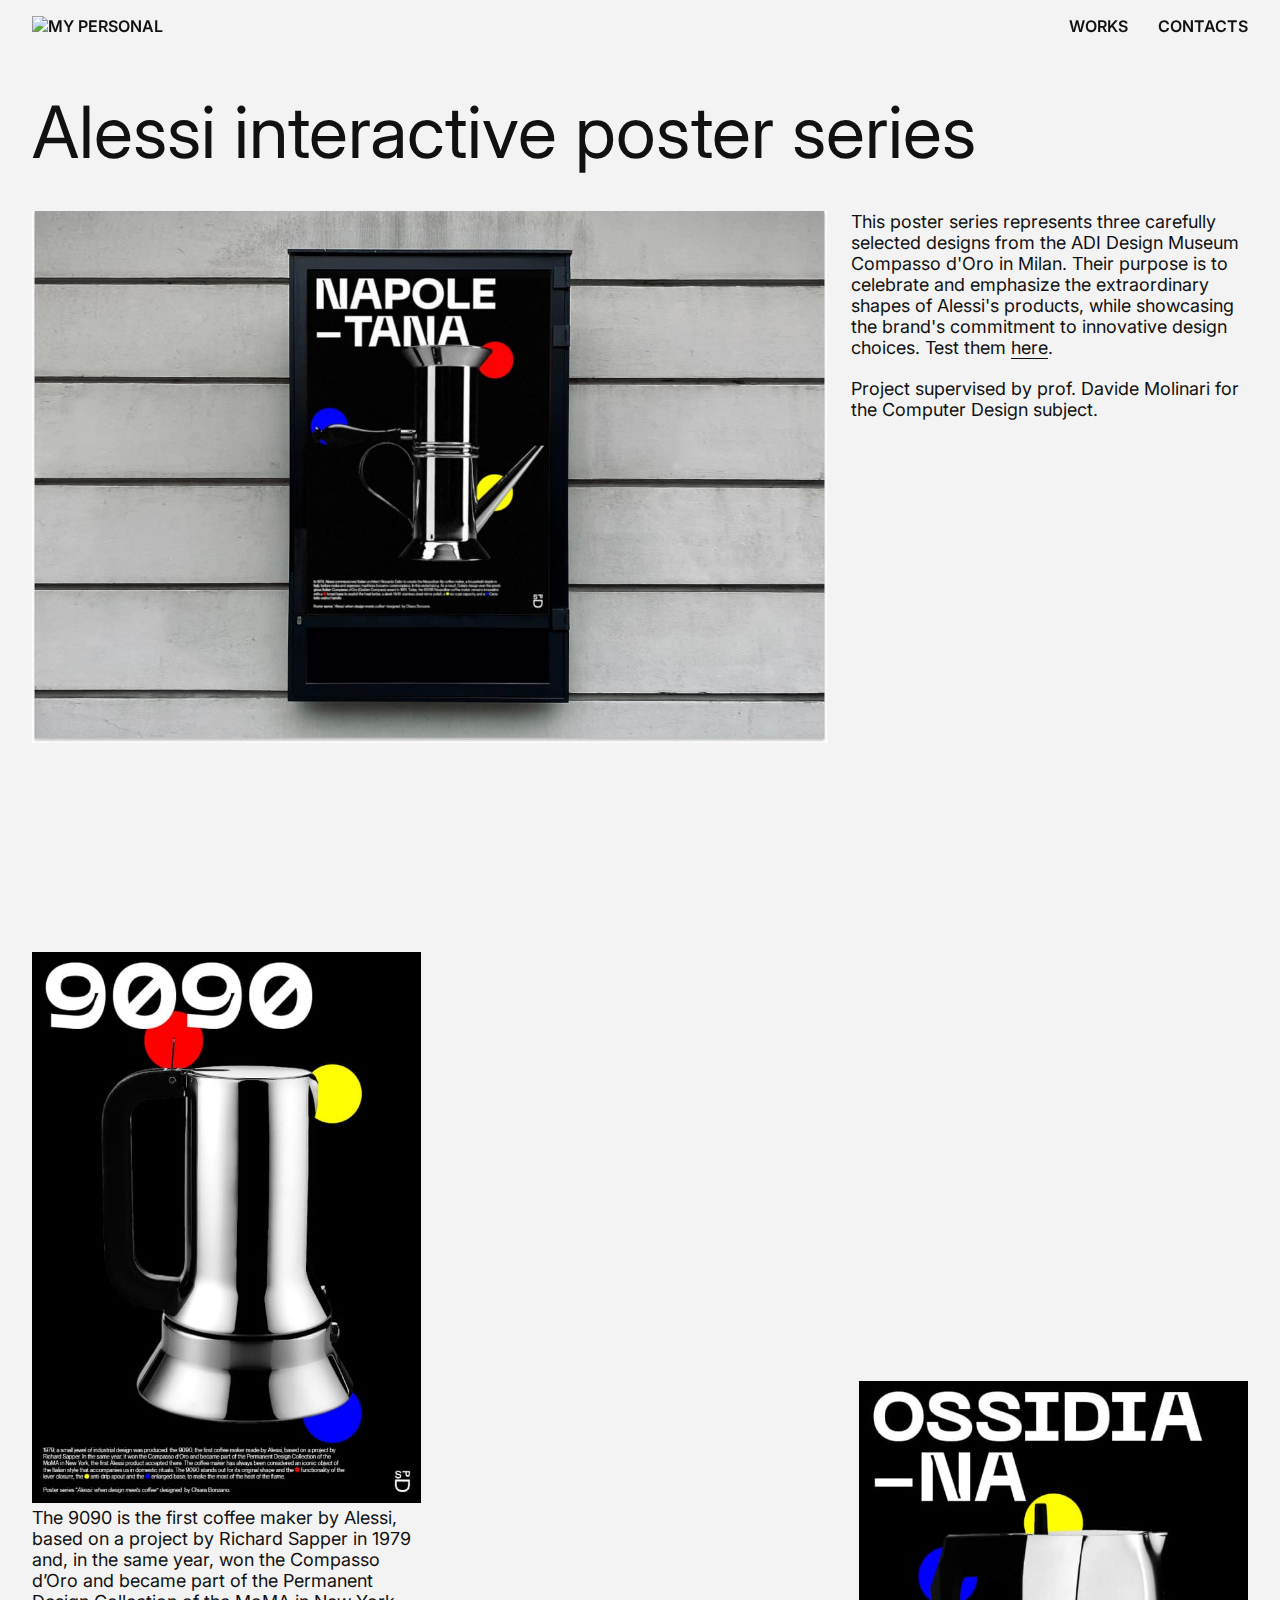
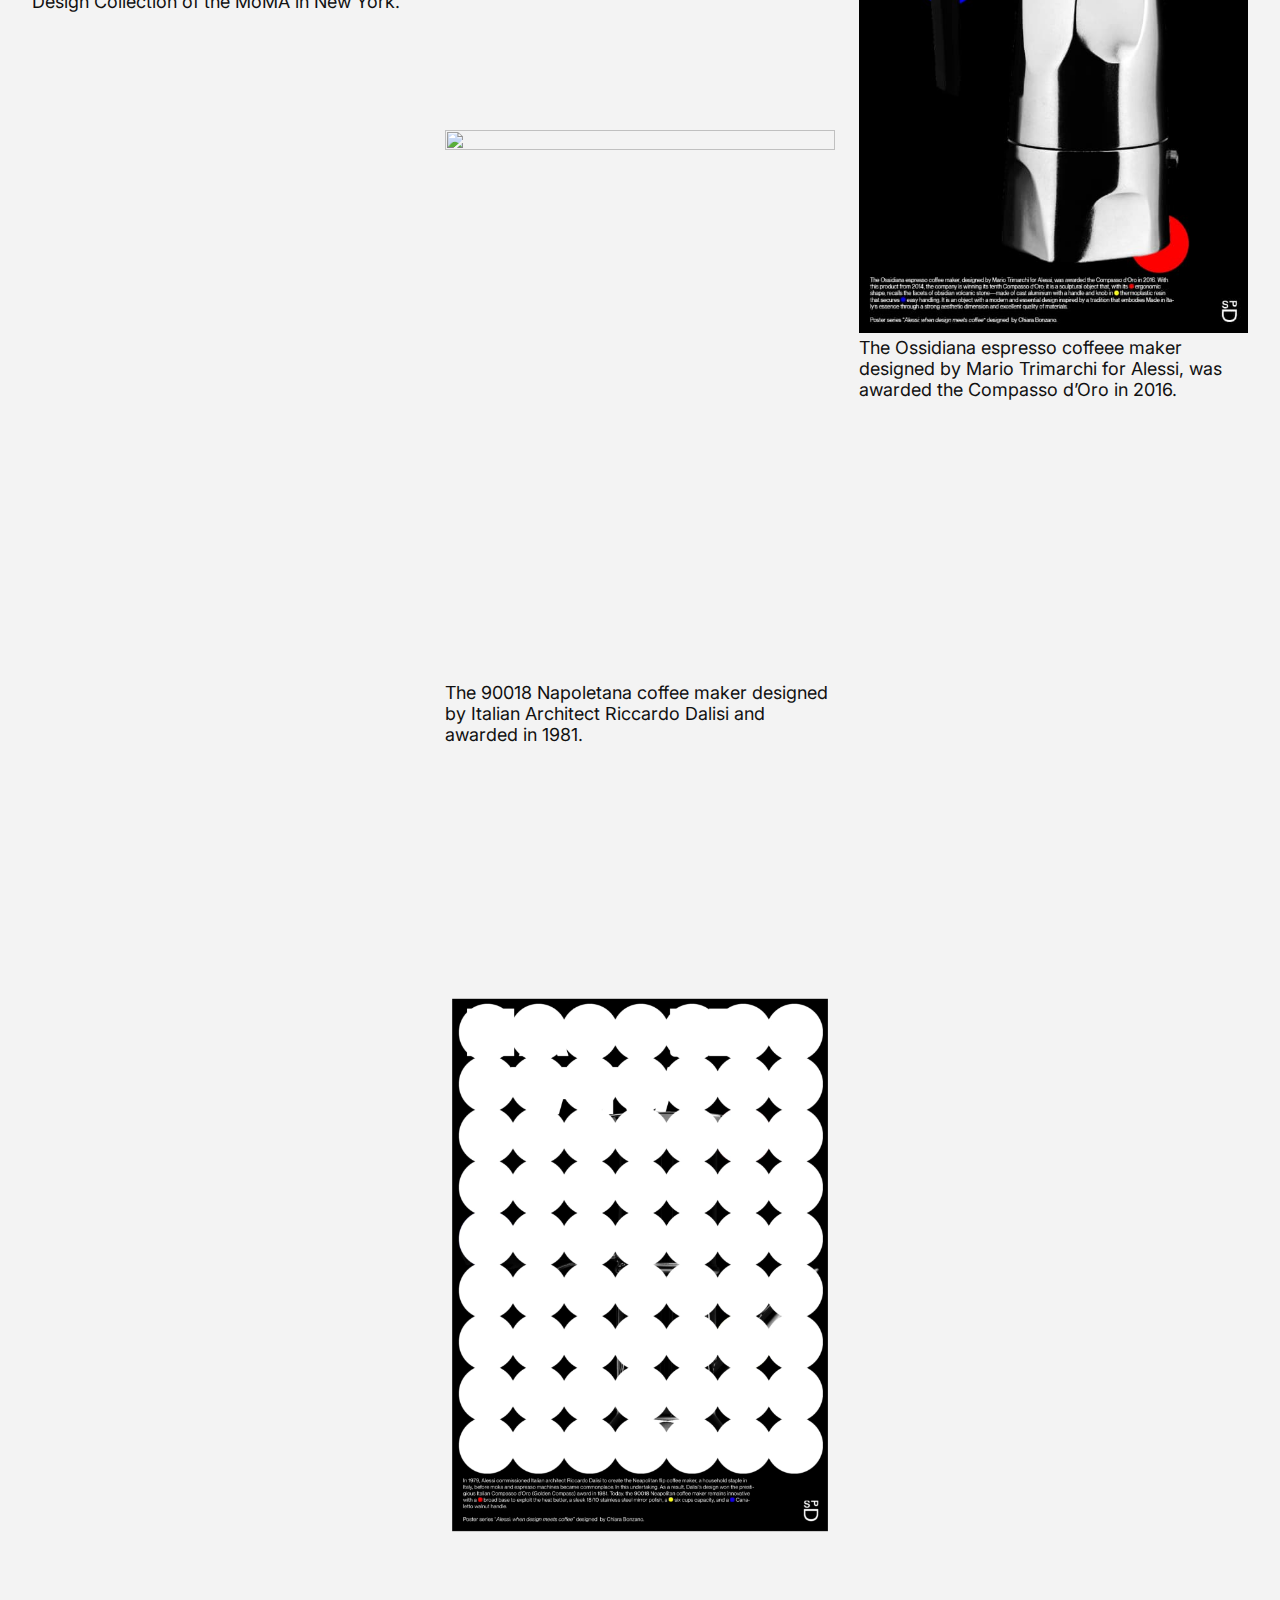
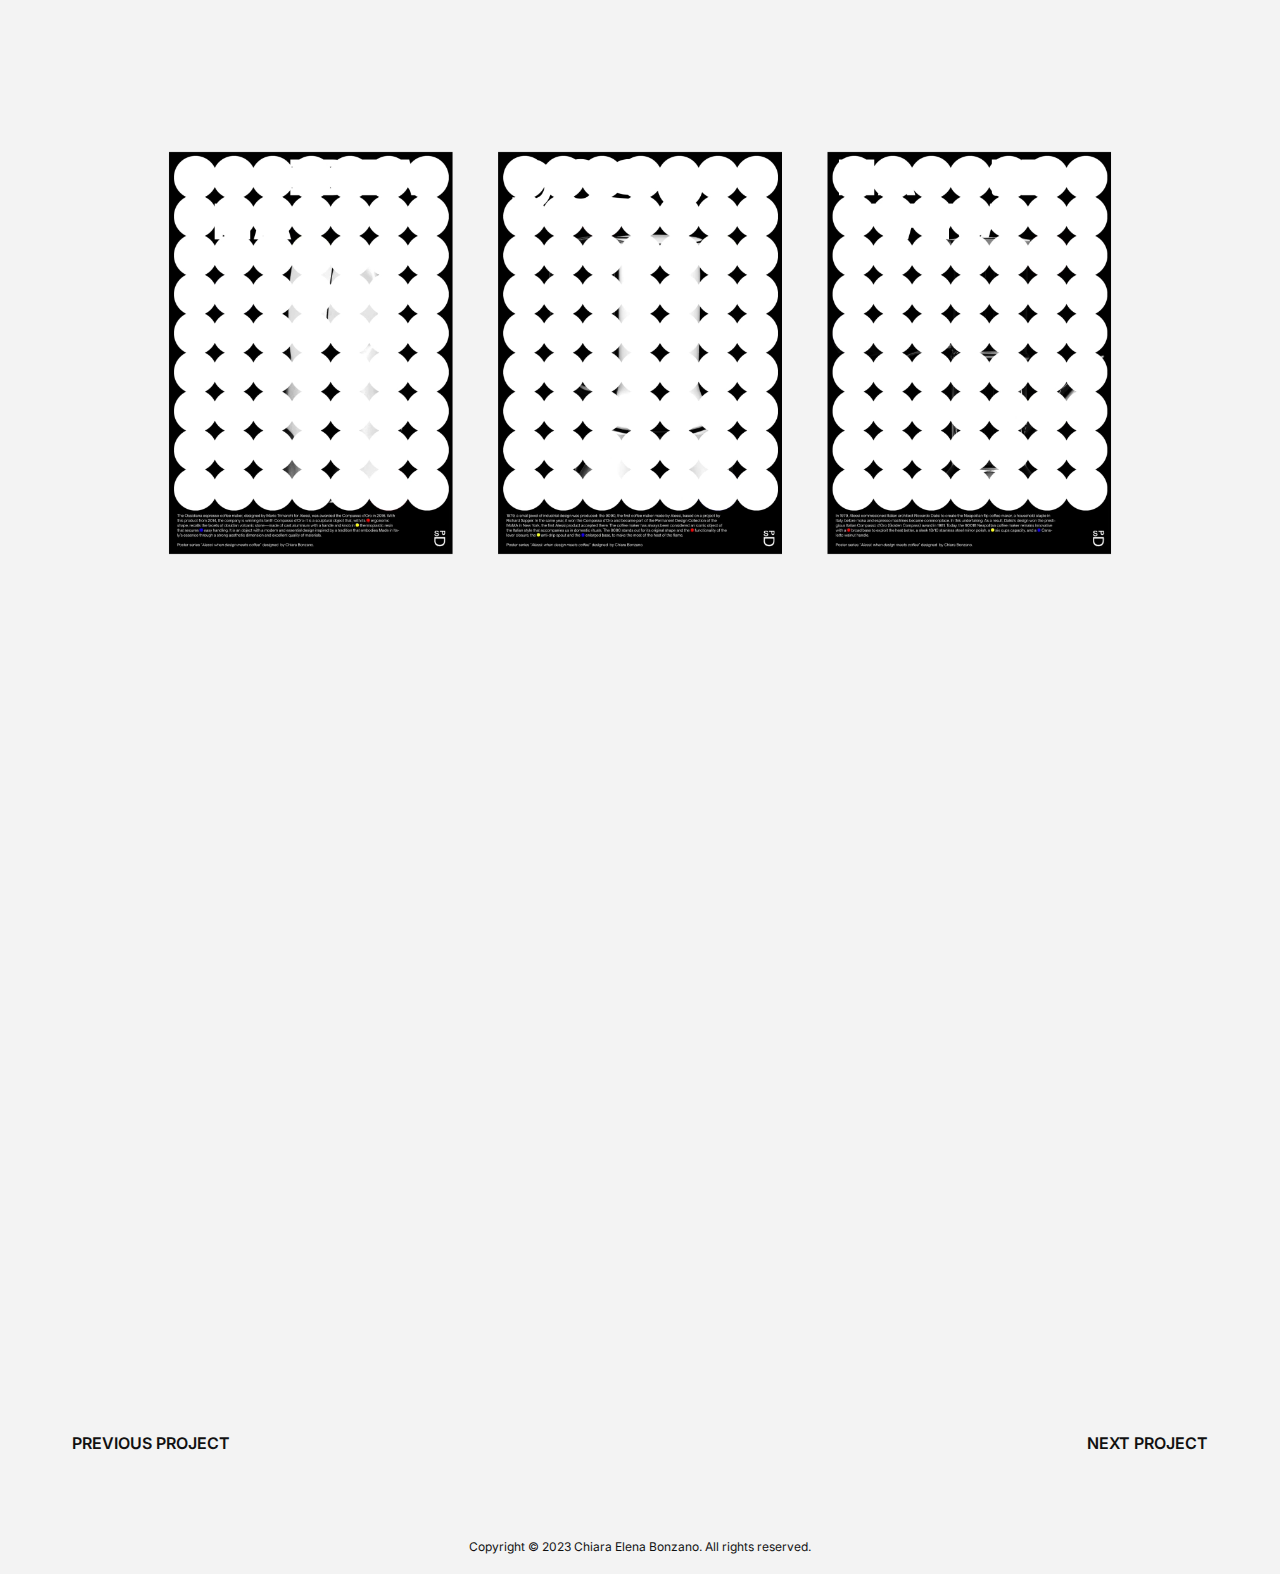
==== commit 2f2b062b: "images optimization" ====
--- a/project-alessi.html
+++ b/project-alessi.html
@@ -21,11 +21,11 @@
 <body>
   <div class="main-wrapper">
     <header class="header-wrapper">
-      <a class="logo" href="index.html#welcome"><img src="img/logo.svg" alt="My personal" width="40" height="40"></a>
+      <a class="logo" href="/#welcome"><img src="img/logo.svg" alt="My personal" width="40" height="40"></a>
       <nav class="nav-container">
         <ul class="nav-list">
-          <li class="nav-item works"><a href="index.html#works">Works</a></li>
-          <li class="nav-item about"><a href="index.html#contacts">Contacts</a></li>
+          <li class="nav-item works"><a href="/#works">Works</a></li>
+          <li class="nav-item about"><a href="/#contacts">Contacts</a></li>
         </ul>
       </nav>
     </header>
@@ -33,7 +33,7 @@
       <main class="project-intro"> 
         <h2>Alessi interactive poster series</h2>
         <div class="intro-container">
-          <img src="img/alessi-project/alessi-poster-cover.jpg" alt="1 of the 3 interactive poster design series for Alessi's coffemakers, part of the ADI Design Museum Compasso d'Oro in Milan" width="1238" height="828">
+          <img src="img/alessi-project/alessi-poster-cover.jpg" alt="1 of the 3 interactive poster design series for Alessi's coffemakers, part of the ADI Design Museum Compasso d'Oro in Milan" width="1238" height="828" loading="lazy">
           <div class="intro-content">
             <p>This poster series represents three carefully selected designs from the ADI Design Museum Compasso d'Oro in Milan. Their purpose is to celebrate and emphasize the extraordinary shapes of Alessi's products, while showcasing the brand's commitment to innovative design choices. Test them <a href="https://indd.adobe.com/view/3b15661a-7f2d-44fd-966d-315e5869f81d" target="_blank">here</a>.</p>
             <p>Project supervised by prof. Davide Molinari for the Computer Design subject.</p>
@@ -42,34 +42,34 @@
       </main>
       <div class="project-grid">
         <div class="grid-element one">
-          <img src="img/alessi-project/alessi-poster-9090.jpg" alt="Alessi 9090 coffee maker poster design" width="603" height="854">
+          <img src="img/alessi-project/alessi-poster-9090.jpg" alt="Alessi 9090 coffee maker poster design" width="603" height="854" loading="lazy">
           <p>The 9090 is the first coffee maker by Alessi, based on a project by Richard Sapper in 1979 and, in the same year, won the Compasso d’Oro and became part of the Permanent Design Collection of the MoMA in New York.</p>
         </div>
         <div class="grid-element two">
-          <img src="img/alessi-project/alessi-poster-ossidiana.jpg" alt="Alessi Ossidiana coffee maker poster design" width="603" height="854">
+          <img src="img/alessi-project/alessi-poster-ossidiana.jpg" alt="Alessi Ossidiana coffee maker poster design" width="603" height="854" loading="lazy">
           <p>The Ossidiana espresso coffeee maker designed by Mario Trimarchi for Alessi,  was awarded the Compasso d’Oro in 2016.</p>
         </div>
         <div class="grid-element three">
-          <img src="img/alessi-project/alessi-poster-napoletana.jpg" alt="Alessi Napoletana coffee maker poster design" width="602" height="853">
+          <img src="img/alessi-project/alessi-poster-napoletana.jpg alt="Alessi Napoletana coffee maker poster design" width="602" height="853" loading="lazy">
           <p>The 90018 Napoletana coffee maker designed by Italian Architect Riccardo Dalisi and awarded in 1981.</p>
         </div>
       </div>
       <div class="project-media">
-        <video width="1920" height="1080" autoplay muted loop>
+        <video width="1920" height="1080" autoplay muted loop playsinline>
           <source src="img/alessi-project/alessi-poster-video.mp4" type="video/mp4">
         </video>
-        <video width="1920" height="1080" autoplay muted loop>
+        <video width="1920" height="1080" autoplay muted loop playsinline>
           <source src="img/alessi-project/alessi-3-poster-video.mp4" type="video/mp4">
         </video>
-        <video width="1920" height="1080" autoplay muted loop>
+        <video width="1920" height="1080" autoplay muted loop playsinline>
           <source src="img/alessi-project/alessi-mockup-poster-video.mp4" type="video/mp4">
         </video>
       </div>
     </div>
     <footer class="footer-wrapper project-footer">
       <div class="buttons-section">
-        <a href="project-rayban.html" class="arrow-button previous"><span>Previous project</span></a>
-        <a href="project-cosy.html" class="arrow-button next"><span>Next project</span></a>
+        <a href="/project-kristina.html" class="arrow-button previous"><span>Previous project</span></a>
+        <a href="/project-etro.html" class="arrow-button next"><span>Next project</span></a>
       </div>
       <div class="copyright project-footer">
         <p>Copyright © 2023 Chiara Elena Bonzano. All rights reserved.</p>
@@ -85,8 +85,8 @@
           scrollTrigger: {
             trigger: ".grid-element",
             // markers: true,
-            start:200,
-            end: 500,
+            start: "0% 60%",
+            end: "0% 60%",
             toggleActions: "play none none none"
           }
         });
@@ -98,8 +98,8 @@
           scrollTrigger: {
             trigger: ".grid-element",
             // markers: true,
-            start: 700,
-            end: 1000,
+            start: "30% 60%",
+            end: "30% 60%",
             toggleActions: "play none none none"
           }
         });
@@ -111,8 +111,8 @@
           scrollTrigger: {
             trigger: ".grid-element",
             // markers: true,
-            start: 1200,
-            end: 1500,
+            start: "60% 60%",
+            end: "60% 60%",
             toggleActions: "play none none none"
           }
         });
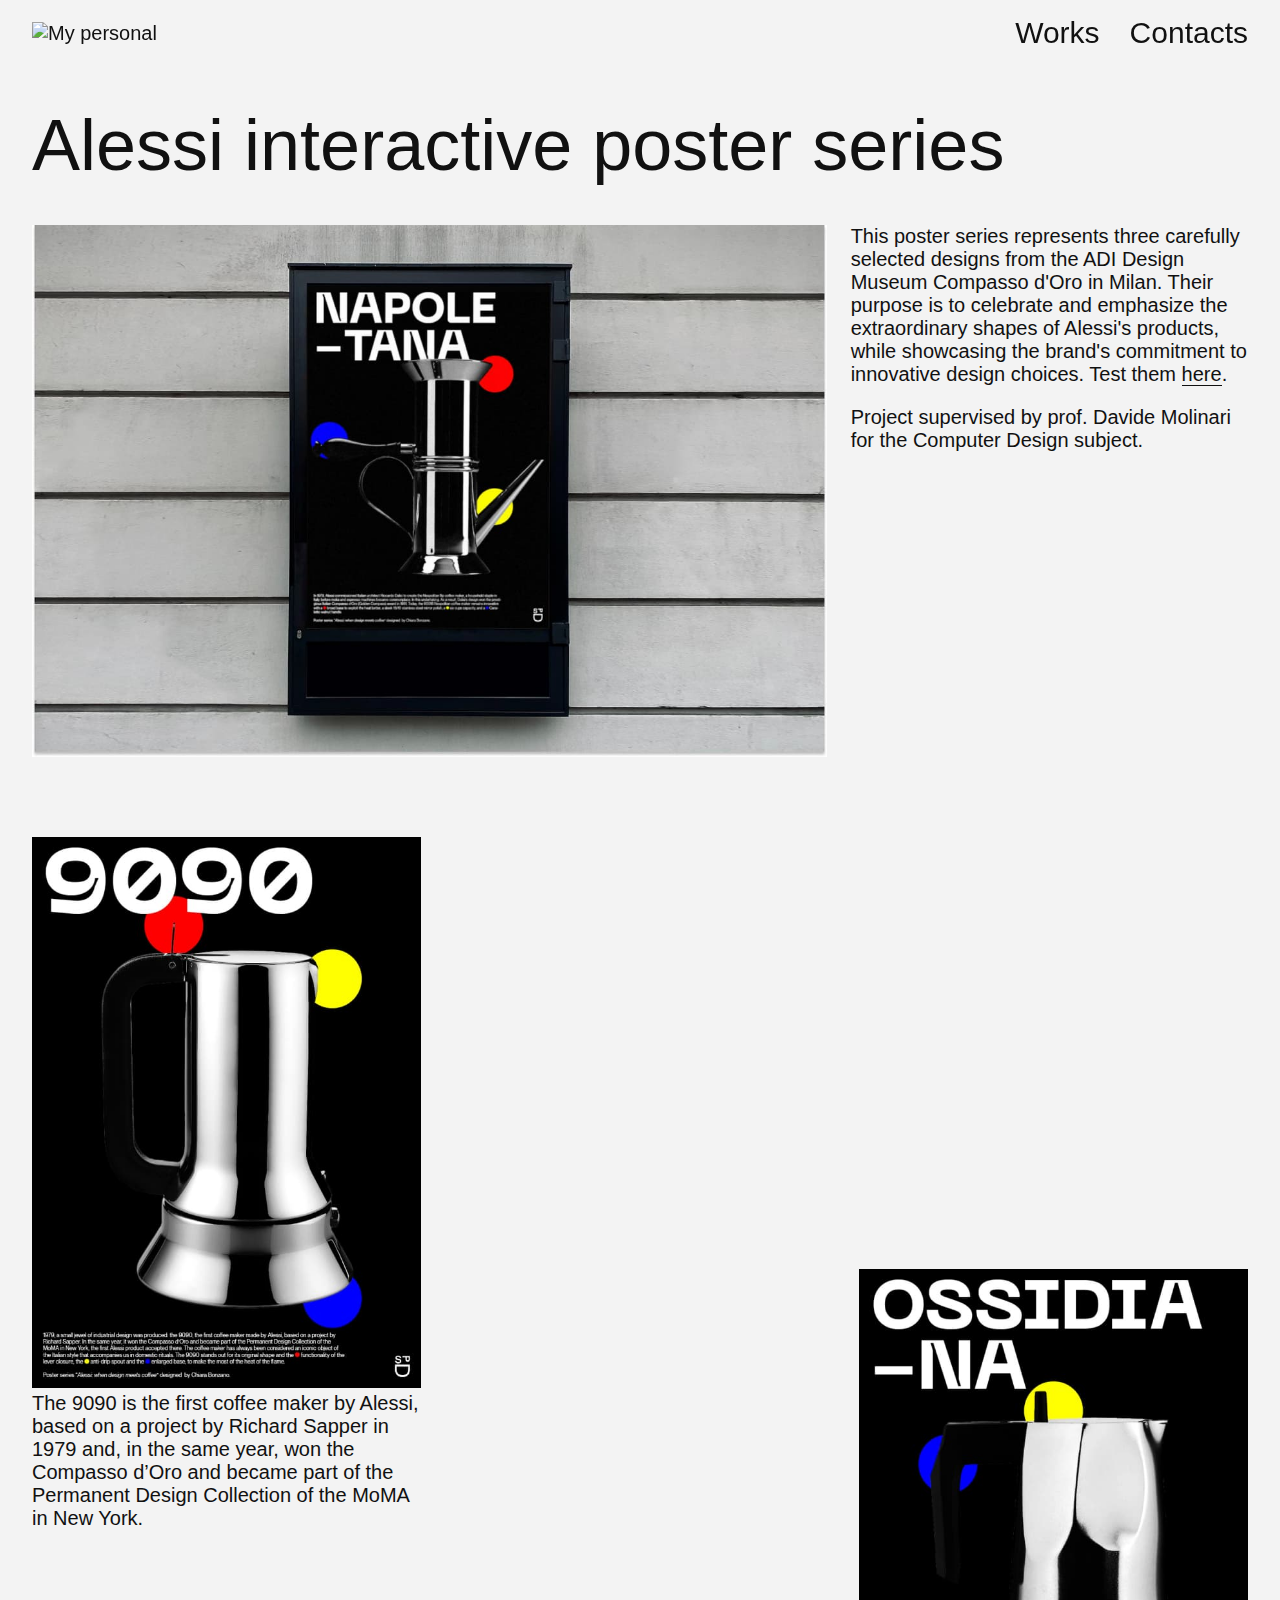
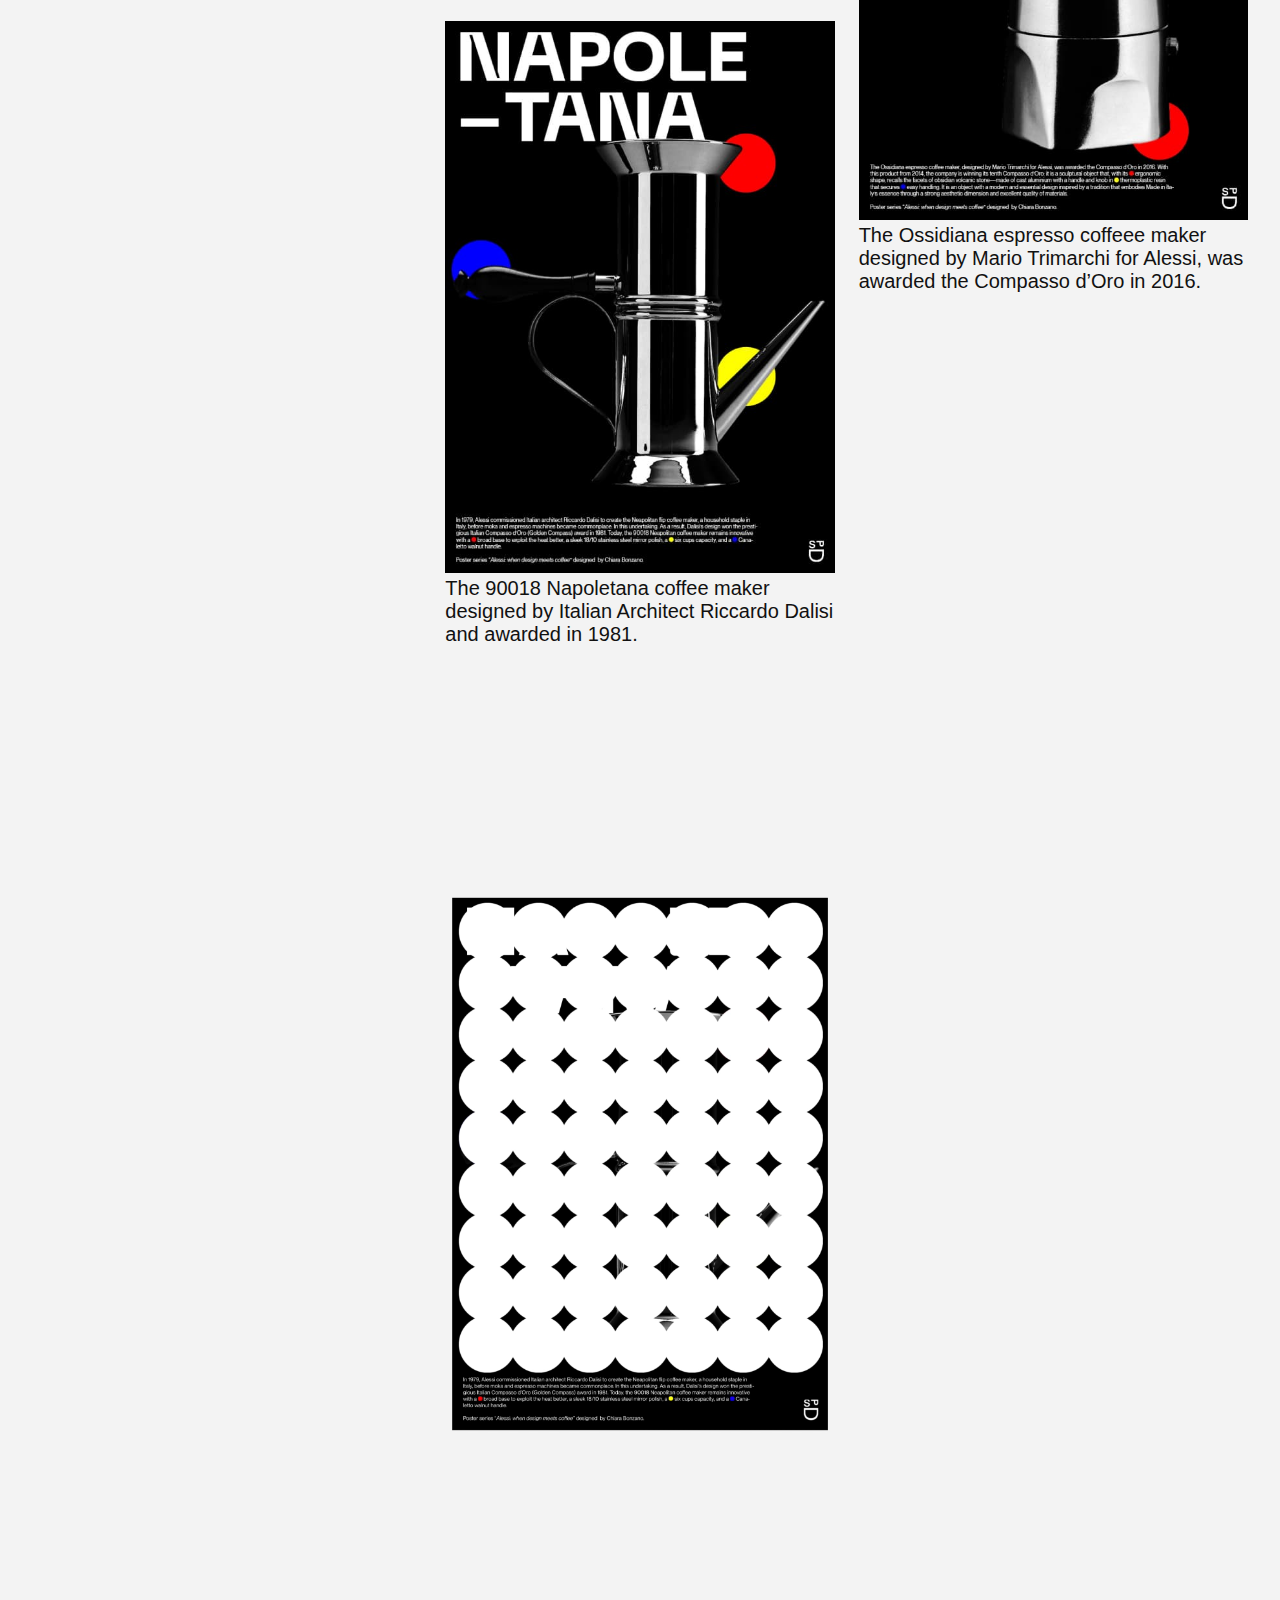
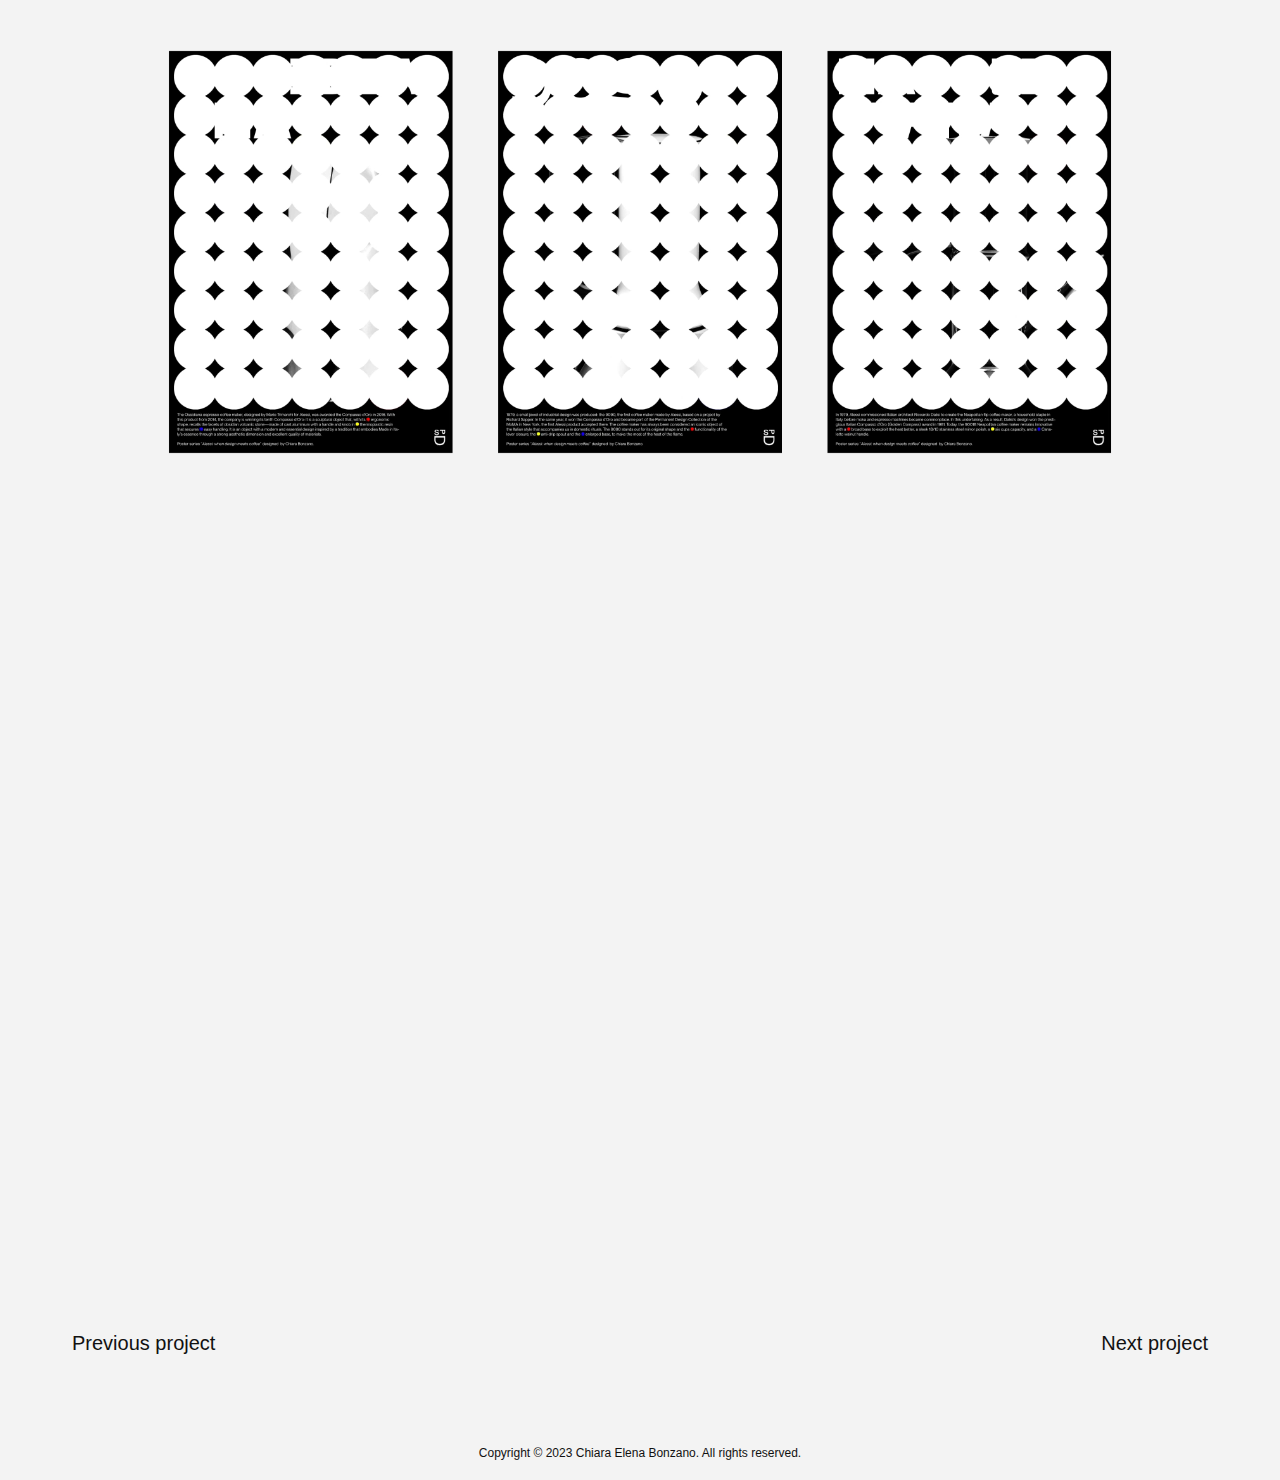
==== commit 3b3b3cd2: "project-alessi update" ====
--- a/project-alessi.html
+++ b/project-alessi.html
@@ -50,7 +50,7 @@
           <p>The Ossidiana espresso coffeee maker designed by Mario Trimarchi for Alessi,  was awarded the Compasso d’Oro in 2016.</p>
         </div>
         <div class="grid-element three">
-          <img src="img/alessi-project/alessi-poster-napoletana.jpg alt="Alessi Napoletana coffee maker poster design" width="602" height="853" loading="lazy">
+          <img src="img/alessi-project/alessi-poster-napoletana.jpg" alt="Alessi Napoletana coffee maker poster design" width="602" height="853" loading="lazy">
           <p>The 90018 Napoletana coffee maker designed by Italian Architect Riccardo Dalisi and awarded in 1981.</p>
         </div>
       </div>
--- a/styles.css
+++ b/styles.css
@@ -1,3 +1,21 @@
+/* :root { 
+  background-color: #fefefe;
+  filter: invert(100%);
+}
+
+* { 
+  background-color: inherit;
+}
+
+img:not([src*=".svg"]), video {  
+  filter: invert(100%);
+} 
+
+.card-content > img {
+  filter: invert(100%) grayscale(100%);
+}
+*/
+
 * {
   box-sizing: border-box;
 }
@@ -17,10 +35,24 @@
 body {
   margin: 0;
 
-  font-family: 'Inter', sans-serif;
+  font-family: 'TWKLausanne-300', sans-serif;
+}
+
+@font-face {
+  font-family: 'TWKLausanne-300';
+    src: url('fonts/TWKLausanne-300.eot'); /* IE9 Compat Modes */
+    src: url('fonts/TWKLausanne-300.eot?#iefix') format('embedded-opentype'), /* IE6-IE8 */
+        url('fonts/TWKLausanne-300.woff2') format('woff2'), /* Super Modern Browsers */
+        url('fonts/TWKLausanne-300.woff') format('woff'), /* Pretty Modern Browsers */
+        url('fonts/TWKLausanne-300.ttf')  format('truetype'), /* Safari, Android, iOS */
+        url('fonts/TWKLausanne-300.svg') format('svg'); /* Legacy iOS */
+    font-weight: 300;
+    font-style: normal;
 }
 
 .main-wrapper {
+  max-width: 1900px;
+
   background-color: var(--background-color);
 }
 
@@ -28,7 +60,7 @@
   margin: 0;
 
   font-size: 72px;
-  font-weight: 400;
+  font-weight: 300;
   line-height: 1.1;
   color: var(--black);
 }
@@ -37,25 +69,24 @@
   margin: 0;
   padding: 8px 0;
 
-  font-size: 24px;
-  font-weight: 600;
+  font-size: 30px;
+  font-weight: 300;
   color: var(--black);
 }
 
 p {
   margin: 0;
 
-  font-size: 18px;
-  font-weight: 400;
+  font-size: 20px;
+  font-weight: 300;
   color: var(--black);
 }
 
 
 a {
-  font-size: 16px;
-  font-weight: 600;
+  font-size: 20px;
+  font-weight: 300;
   text-decoration: none;
-  text-transform: uppercase;
   color: var(--black);
 }
 
@@ -79,6 +110,7 @@
   align-items: center;
   position: sticky;
   top: 0;
+  z-index: 2;
 }
 
 .nav-list {
@@ -97,13 +129,13 @@
   padding-right: 0;
 }
 
+.nav-item a {
+  font-size: 30px;
+}
+
 /*---------------- HOMEPAGE ----------------*/
 
 /*---------------- welcome ----------------*/
-.welcome-section {
-  height: 80vh;
-}
-
 .welcome-text {
   margin: var(--web-margin);
   padding: 60px 0 40px 0;
@@ -119,13 +151,13 @@
   overflow: visible;
 }
 
-svg > path {
+.svg-path-hide {
   visibility: hidden;
 }
 
 text {
   font-size: 64px;
-  font-weight: 400;
+  font-weight: 300;
   fill: var(--black);
 }
 
@@ -149,7 +181,7 @@
 }
 
 .cards-container {
-  padding-top: 60px;
+  padding-top: 40px;
 
   display: grid;
   grid-template-columns: repeat(3, 1fr);
@@ -157,10 +189,31 @@
   row-gap: 60px;
 }
 
-.category {
-  font-weight: 400;
-  font-size: 18px;
+.card-content > img {
+  -webkit-filter: grayscale(100%);
+	filter: grayscale(100%);
+	-webkit-transition: .3s ease-in-out;
+	transition: .3s ease-in-out;
+}
+
+.card-content > img:hover {
+  -webkit-filter: grayscale(0);
+	filter: grayscale(0);
+}
+
+.categories-box {
+  display: flex;
+}
+
+.categories-box > p {
+  width: fit-content;
+
+  font-weight: 300;
+  font-size: 20px;
   text-transform: none;
+}
+
+.categories-box > p > span {
   border-bottom: var(--border);
 }
 
@@ -191,22 +244,20 @@
 }
 
 .about-title {
-  font-size: 16px;
-  font-weight: 400;
-  text-transform: uppercase;
+  font-size: 20px;
+  font-weight: 300;
   color: var(--background-color);
 }
 
 .contacts-link {
   text-transform: none;
-  font-weight: 400;
+  font-weight: 300;
   font-size: 72px;
   color: var(--background-color);
 }
 
 .contacts-link:hover {
   text-decoration: underline;
-  color: lightgreen;
   transition: 350ms linear;
 }
 
@@ -234,7 +285,6 @@
 }
 
 .project-intro {
-  height: 100vh;
   padding-top: 40px;
 }
 
@@ -247,8 +297,8 @@
 }
 
 .intro-content > p > a {
-  font-weight: 400;
-  font-size: 18px;
+  font-weight: 300;
+  font-size: 20px;
   text-transform: none;
   border-bottom: var(--border);
 }
@@ -259,6 +309,8 @@
 
 /*---------------- project grid ----------------*/
 .project-grid {
+  padding-top: 80px;
+  
   display: grid;
   grid-template-columns: repeat(3, 1fr);
   column-gap: var(--column-gap);
@@ -314,15 +366,19 @@
 }
 
 .next {
+  height: 40px;
+  padding-right: 40px;
+
   background-image: url(img/icons/arrow-right.svg);
-  background-position: bottom 1px right;
-  padding-right: 40px;
+  background-position: bottom 10px right;
 }
 
 .previous {
+  height: 40px;
+  padding-left: 40px;
+
   background-image: url(img/icons/arrow-left.svg);
-  background-position: bottom 1px left;
-  padding-left: 40px;
+  background-position: bottom 10px left;
 }
 
 .copyright.project-footer > p {
@@ -441,4 +497,8 @@
   video {
     padding: 50px 0;
   }
+
+  .arrow-button span {
+    display: none;
+  }
 }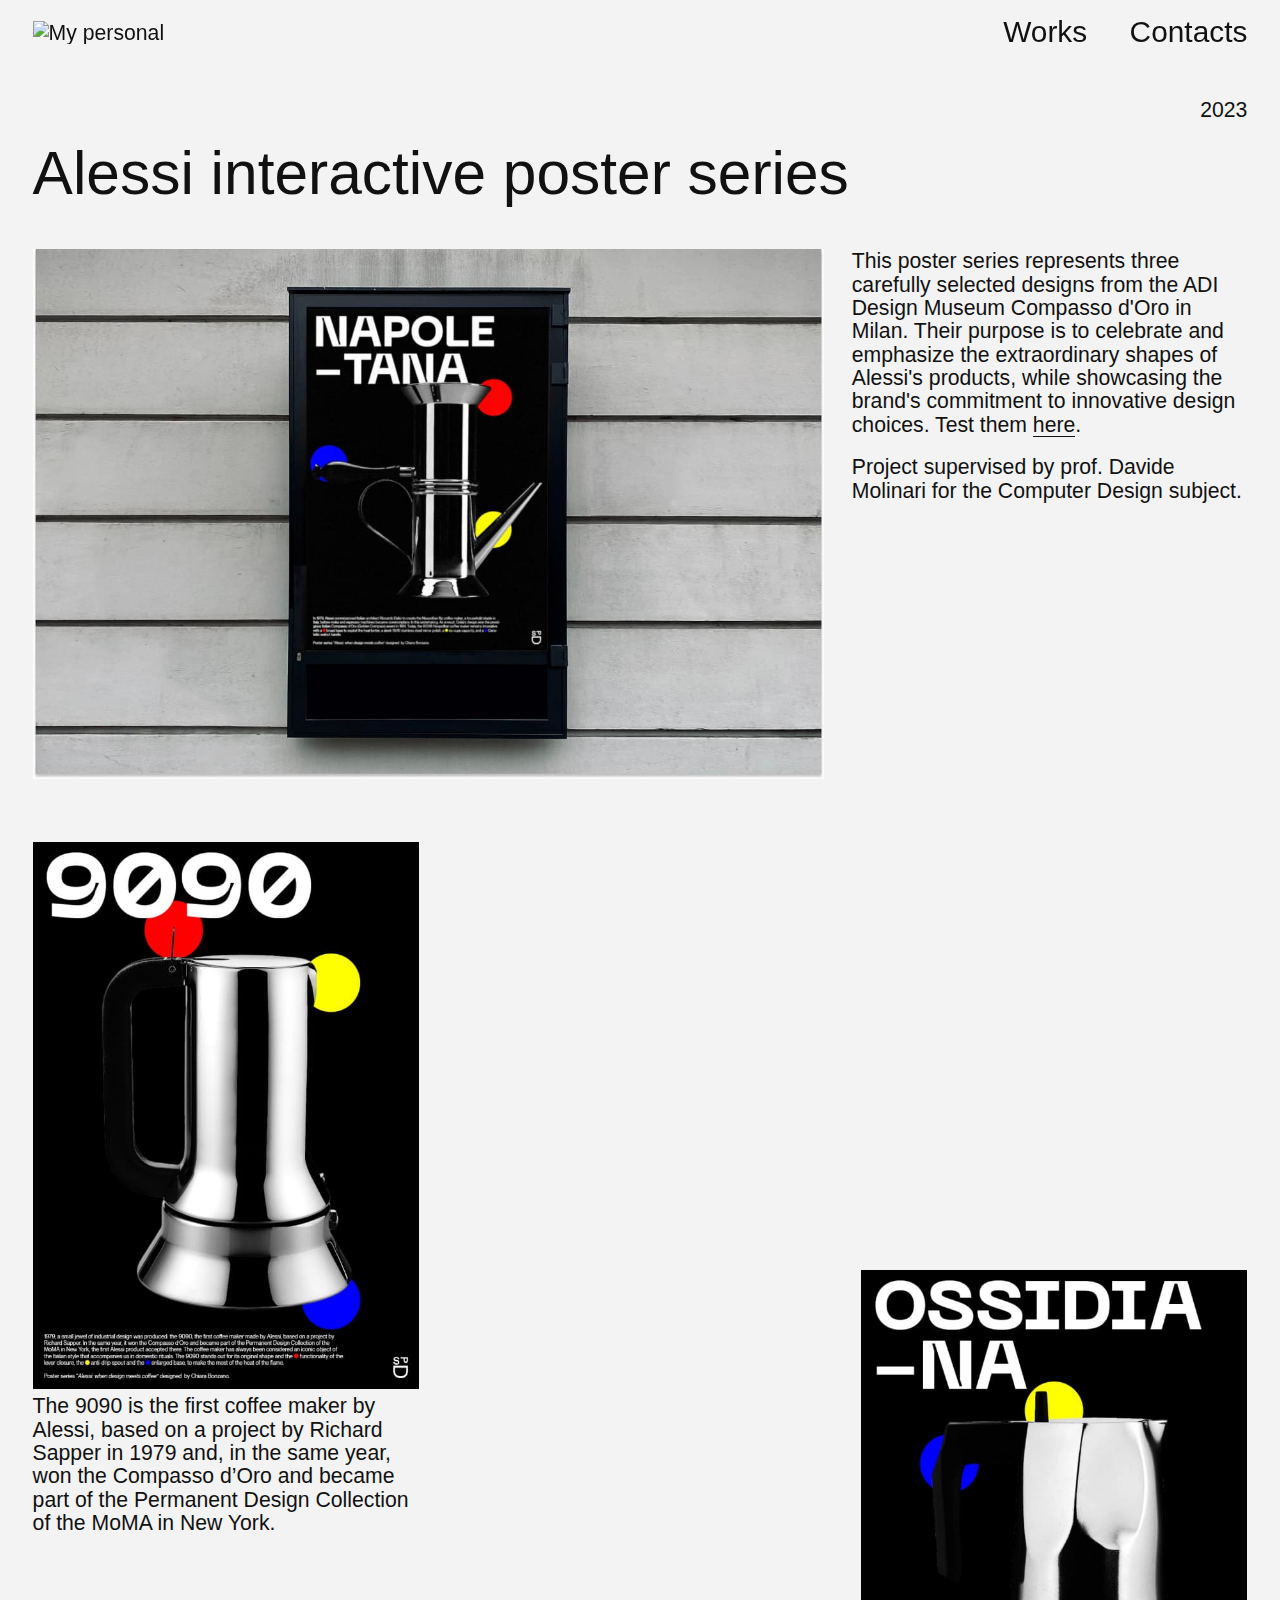
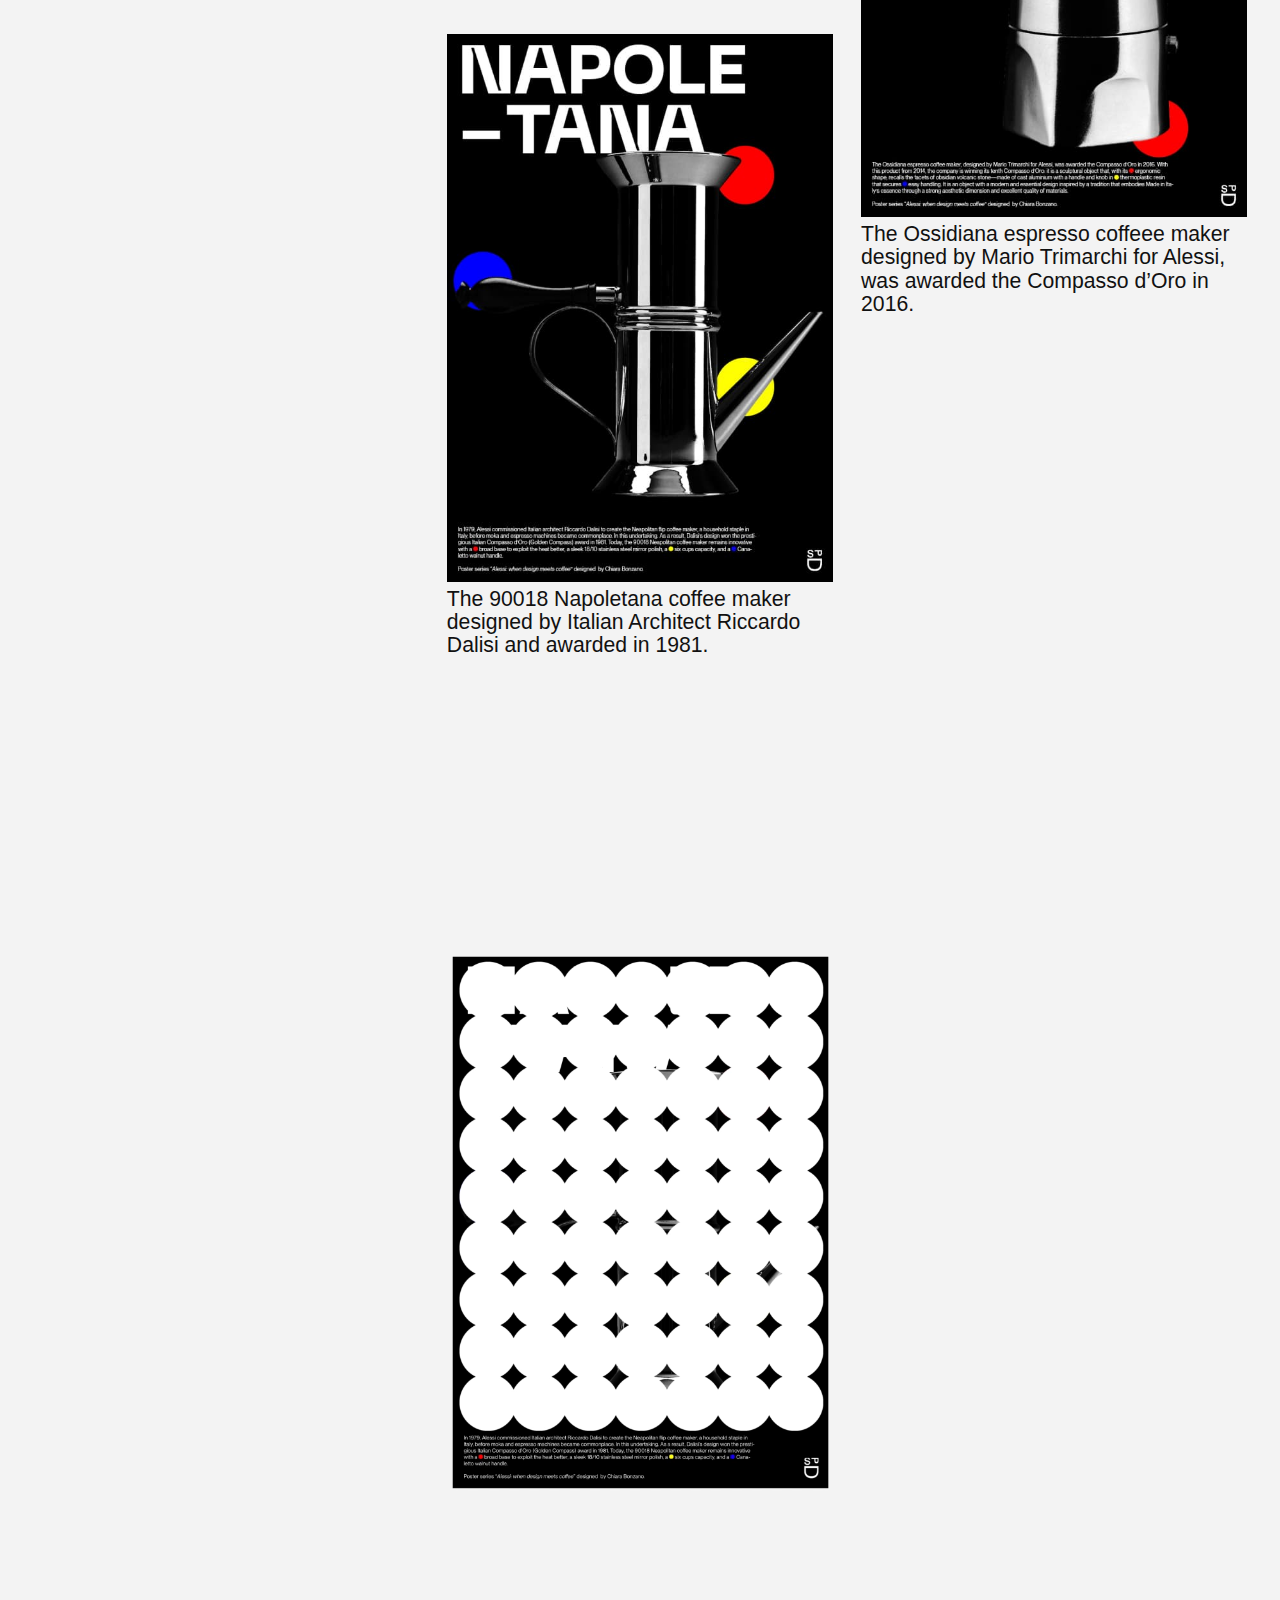
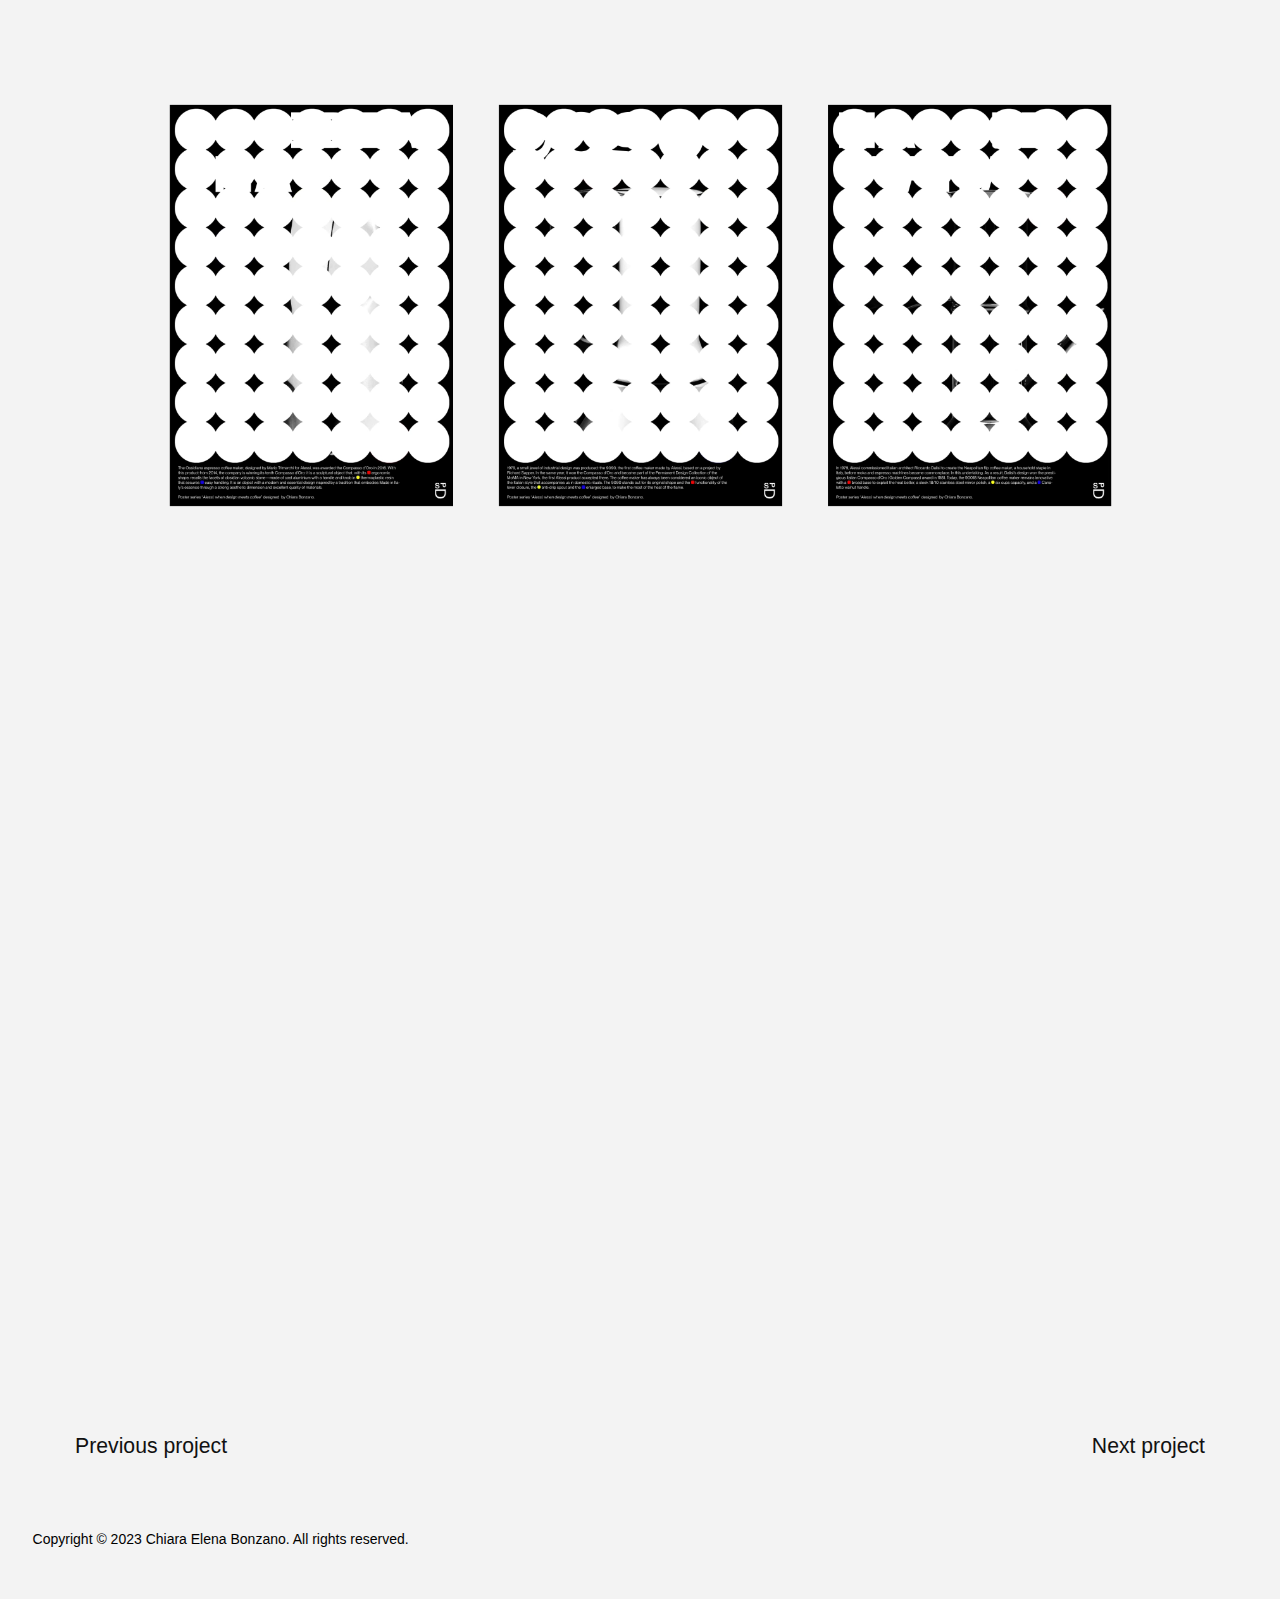
==== commit 0653892b: "update projects cdu + tempesta" ====
--- a/project-alessi.html
+++ b/project-alessi.html
@@ -4,7 +4,7 @@
   <meta charset="UTF-8">
   <meta http-equiv="X-UA-Compatible" content="IE=edge">
   <meta name="viewport" content="width=device-width, initial-scale=1.0">
-  <meta name="author" content="Chiara Elena Bonzano">
+  <meta name="author" content="Chiara Bonzano">
   <meta name="description" content="Explore the Alessi interactive poster series, featuring three meticulously curated designs from the ADI Design Museum Compasso d'Oro in Milan. Celebrating the extraordinary shapes of Alessi's products, these posters highlight the brand's commitment to innovative design choices. Supervised by Prof. Davide Molinari for the Computer Design subject.">
   <meta name="keywords" content="Alessi, interactive poster series, ADI Design Museum Compasso d'Oro, Milan, innovative design, shapes, computer design, Prof. Davide Molinari.">
   <meta name="geo.placename" content="Milan, Italy">
@@ -31,7 +31,10 @@
     </header>
     <div class="project-wrapper">
       <main class="project-intro"> 
-        <h2>Alessi interactive poster series</h2>
+        <div class="project-page-title">
+          <p>2023</p>
+          <h2>Alessi interactive poster series</h2>
+        </div>
         <div class="intro-container">
           <img src="img/alessi-project/alessi-poster-cover.jpg" alt="1 of the 3 interactive poster design series for Alessi's coffemakers, part of the ADI Design Museum Compasso d'Oro in Milan" width="1238" height="828" loading="lazy">
           <div class="intro-content">
@@ -68,7 +71,7 @@
     </div>
     <footer class="footer-wrapper project-footer">
       <div class="buttons-section">
-        <a href="/project-kristina.html" class="arrow-button previous"><span>Previous project</span></a>
+        <a href="/project-knifemarket.html" class="arrow-button previous"><span>Previous project</span></a>
         <a href="/project-etro.html" class="arrow-button next"><span>Next project</span></a>
       </div>
       <div class="copyright project-footer">
--- a/styles.css
+++ b/styles.css
@@ -13,29 +13,36 @@
 
 .card-content > img {
   filter: invert(100%) grayscale(100%);
-}
-*/
-
-* {
-  box-sizing: border-box;
-}
+} */
+
+/* Spacing */
+/* @link https://utopia.fyi/space/calculator?c=320,20,1.25,1900,22,1.5,3,0,&s=0.75,1.5|2|3,xs-l&g=s,l,xl,12 */
 
 :root {
-  --web-margin: 0 32px;
-  --background-color: #f3f3f3;
-  --black: #111111; 
-  --border: 1.5px solid #111111;
-  --column-gap: 24px;
-}
-
-html {
-  scroll-behavior: smooth;
-}
-
-body {
-  margin: 0;
-
-  font-family: 'TWKLausanne-300', sans-serif;
+  /* Space xs: 15px → 17px */
+  --space-xs: clamp(0.9375rem, 0.9122rem + 0.1266vw, 1.0625rem);
+  /* Space s: 20px → 22px */
+  --space-s: clamp(1.25rem, 1.2247rem + 0.1266vw, 1.375rem);
+  /* Space m: 30px → 33px */
+  --space-m: clamp(1.875rem, 1.837rem + 0.1899vw, 2.0625rem);
+  /* Space l: 40px → 44px */
+  --space-l: clamp(2.5rem, 2.4494rem + 0.2532vw, 2.75rem);
+  /* Space xl: 60px → 66px */
+  --space-xl: clamp(3.75rem, 3.6741rem + 0.3797vw, 4.125rem);
+
+  /* One-up pairs */
+  /* Space xs-s: 15px → 22px */
+  --space-xs-s: clamp(0.9375rem, 0.8489rem + 0.443vw, 1.375rem);
+  /* Space s-m: 20px → 33px */
+  --space-s-m: clamp(1.25rem, 1.0854rem + 0.8228vw, 2.0625rem);
+  /* Space m-l: 30px → 44px */
+  --space-m-l: clamp(1.875rem, 1.6978rem + 0.8861vw, 2.75rem);
+  /* Space l-xl: 40px → 66px */
+  --space-l-xl: clamp(2.5rem, 2.1709rem + 1.6456vw, 4.125rem);
+
+  /* Custom pairs */
+  /* Space xs-l: 15px → 44px */
+  --space-xs-l: clamp(0.9375rem, 0.5704rem + 1.8354vw, 2.75rem);
 }
 
 @font-face {
@@ -50,44 +57,86 @@
     font-style: normal;
 }
 
+/* Typography */
+/* @link https://utopia.fyi/type/calculator?c=320,20,1.25,1900,22,1.5,3,0,&s=0.75|0.5|0.25,1.5|2|3|4|6,s-l&g=s,l,xl,12 */
+:root {
+  /* Step 0: 20px → 22px */
+  --step-0: clamp(1.25rem, 1.2247rem + 0.1266vw, 1.375rem);
+  /* Step 1: 25px → 33px */
+  --step-1: clamp(1.5625rem, 1.4612rem + 0.5063vw, 2.0625rem);
+  /* Step 2: 31.25px → 49.5px */
+  --step-2: clamp(1.9531rem, 1.7221rem + 1.1551vw, 3.0938rem);
+  /* Step 3: 39.0625px → 74.25px */
+  --step-3: clamp(2.4414rem, 1.996rem + 2.2271vw, 4.6406rem);
+}
+
+:root {
+  --color: #111111;
+  --color-bg: #f3f3f3; 
+  --border: 1.5px solid var(--color);
+  --radius: 1.5rem;
+
+  --font-family: 'TWKLausanne-300', sans-serif;
+
+  --site-padding-inline: var(--space-xs-l);
+}
+
+* {
+  box-sizing: border-box;
+}
+
+body {
+  margin: auto;
+
+  font-size: var(--step-0);
+  font-family: var(--font-family);
+  font-weight: normal;
+  background-color: var(--color-bg);
+}
+
+html {
+  scroll-behavior: smooth;
+}
+
 .main-wrapper {
+  margin: auto;
   max-width: 1900px;
 
-  background-color: var(--background-color);
+  background-color: var(--color-bg);
+}
+
+h1, h2, h3, p, a {
+  font-weight: 300;
+  line-height: 1.1;
+  color: var(--color);
+}
+
+h1 {
+  margin: 0;
+
+  font-size: var(--step-3);
 }
 
 h2 {
   margin: 0;
 
-  font-size: 72px;
-  font-weight: 300;
-  line-height: 1.1;
-  color: var(--black);
+  font-size: var(--step-3);
 }
 
 h3 {
-  margin: 0;
-  padding: 8px 0;
-
-  font-size: 30px;
-  font-weight: 300;
-  color: var(--black);
+  margin: .5rem 0;
+  font-size: var(--step-1);
 }
 
 p {
   margin: 0;
-
-  font-size: 20px;
-  font-weight: 300;
-  color: var(--black);
-}
-
+  padding-bottom: var(--space-xs-s);
+  font-size: var(--step-0);
+}
 
 a {
-  font-size: 20px;
-  font-weight: 300;
+  font-size: var(--step-0);
   text-decoration: none;
-  color: var(--black);
 }
 
 img {
@@ -102,7 +151,8 @@
 
 /*---------------- header ----------------*/
 .header-wrapper {
-  padding: 16px 32px;
+  padding-inline: var(--site-padding-inline);
+  padding-block: var(--space-xs);
   width: 100%;
 
   display: flex;
@@ -116,13 +166,10 @@
 .nav-list {
   margin: 0;
   padding: 0;
+  gap: var(--space-l);
 
   list-style-type: none;
   display: flex;
-}
-
-.nav-item {
-  padding-right: 30px;
 }
 
 .nav-item:last-child {
@@ -130,19 +177,28 @@
 }
 
 .nav-item a {
-  font-size: 30px;
+  font-size: var(--step-1);
+}
+
+.nav-item a:hover {
+  text-decoration: underline;
 }
 
 /*---------------- HOMEPAGE ----------------*/
 
 /*---------------- welcome ----------------*/
-.welcome-text {
-  margin: var(--web-margin);
-  padding: 60px 0 40px 0;
-}
-
-.welcome-text > h2 {
-  padding-right: 120px;
+.welcome-section {
+  padding-top: var(--space-l);
+}
+
+.welcome-text > h1 {
+  padding-inline: var(--site-padding-inline);
+  padding-top: var(--space-l);
+  max-width: 25ch;
+}
+
+.text-animation {
+  padding-block: var(--space-xs-l);
 }
 
 svg {
@@ -156,15 +212,14 @@
 }
 
 text {
-  font-size: 64px;
+  font-size: calc(2*var(--step-2));
   font-weight: 300;
-  fill: var(--black);
+  fill: var(--color);
 }
 
 /*---------------- works ----------------*/
 .works-section {
-  margin: var(--web-margin);
-  padding: 70px 0 100px 0;
+  padding-inline: var(--site-padding-inline);
 }
 
 .work-text {
@@ -175,30 +230,32 @@
 .work-text > p {
   background-image: url(img/icons/arrow-down.svg);
   background-repeat: no-repeat;
-  background-position: bottom 4px right;
+  background-position: bottom 24px right;
   background-size: 12px auto;
-  padding-right: 30px;
+  padding-right: var(--space-s);
 }
 
 .cards-container {
-  padding-top: 40px;
+  padding-top: var(--space-m);
 
   display: grid;
-  grid-template-columns: repeat(3, 1fr);
-  column-gap: var(--column-gap);
-  row-gap: 60px;
-}
-
-.card-content > img {
-  -webkit-filter: grayscale(100%);
-	filter: grayscale(100%);
-	-webkit-transition: .3s ease-in-out;
-	transition: .3s ease-in-out;
-}
-
-.card-content > img:hover {
-  -webkit-filter: grayscale(0);
-	filter: grayscale(0);
+  grid-template-columns: repeat(auto-fit, minmax(28rem, 1fr));
+  gap: var(--space-l-xl) var(--space-s-m);
+}
+
+
+@media not all and (hover: none) {
+  .card-content > img {
+    -webkit-filter: grayscale(100%);
+    filter: grayscale(100%);
+    -webkit-transition: .3s ease-in-out;
+    transition: .3s ease-in-out;
+  }
+
+  .card-content > img:hover {
+    -webkit-filter: grayscale(0);
+    filter: grayscale(0);
+  }
 }
 
 .categories-box {
@@ -207,9 +264,6 @@
 
 .categories-box > p {
   width: fit-content;
-
-  font-weight: 300;
-  font-size: 20px;
   text-transform: none;
 }
 
@@ -219,7 +273,7 @@
 
 /*---------------- contacts ----------------*/
 .contacts-section {
-  margin: var(--web-margin);
+  padding-inline: var(--site-padding-inline);
   height: 100vh;
 
   display: flex;
@@ -230,30 +284,15 @@
 .content-grid {
   display: grid;
   grid-template-columns: 1fr 2fr;
-  column-gap: var(--column-gap);
-}
-
-.content-grid > img {
-  border: var(--border);
-}
-
-.about-text > p {
-  padding-bottom: 20px;
-
-  color: var(--background-color);
-}
-
-.about-title {
-  font-size: 20px;
-  font-weight: 300;
-  color: var(--background-color);
+  gap: var(--space-s-m);
+}
+
+.about-p {
+  color: var(--color-bg);
 }
 
 .contacts-link {
-  text-transform: none;
-  font-weight: 300;
-  font-size: 72px;
-  color: var(--background-color);
+  font-size: var(--step-3);
 }
 
 .contacts-link:hover {
@@ -263,64 +302,58 @@
 
 /*---------------- footer ----------------*/
 .footer-wrapper {
-  margin: var(--web-margin);
+  padding: var(--site-padding-inline);
 
   display: flex;
   flex-direction: column;
-  align-items: center;
+  align-items: start;
 }
 
 .copyright > p {
-  padding-bottom: 20px;
-
   text-align: center;
-  font-size: 12px;
-  color: var(--background-color);
+  font-size: 14px;
+  color: #C1A5CF;
 }
 
 /*---------------- PROJECT PAGE ----------------*/
 /*---------------- intro ----------------*/
 .project-wrapper {
-  margin: var(--web-margin);
-}
-
-.project-intro {
-  padding-top: 40px;
+  padding: var(--site-padding-inline);
+}
+
+.project-page-title > p {
+  text-align: right;
+}
+
+.project-page-title > h2 {
+  padding-bottom: var(--space-l);
 }
 
 .intro-container {
-  padding-top: 40px;
-
   display: grid;
   grid-template-columns: 2fr 1fr;
-  column-gap: var(--column-gap);
+  gap: var(--space-s-m);
 }
 
 .intro-content > p > a {
-  font-weight: 300;
-  font-size: 20px;
   text-transform: none;
   border-bottom: var(--border);
 }
 
-.intro-content > p {
-  padding-bottom: 20px;
-}
-
 /*---------------- project grid ----------------*/
 .project-grid {
-  padding-top: 80px;
+  padding-top: var(--space-xl);
   
   display: grid;
   grid-template-columns: repeat(3, 1fr);
-  column-gap: var(--column-gap);
+  column-gap: var(--space-s-m);
   grid-template-rows: 1fr 1fr 1fr 1fr 0.5fr;
   grid-template-areas: "one . ." ". . two" ". three .";
   grid-auto-rows: minmax(100px, auto);
 }
 
 .grid-element {
-  padding-top: 80px;
+  padding-top: var(--space-xl);
 }
 
 .grid-element:first-child {
@@ -340,20 +373,30 @@
   grid-row: 3/5;
 }
 
-/*---------------- project media ----------------*/
-.project-gallery {
-  padding: 80px 0;
-
-  display: grid;
-  grid-template-columns: 1fr 1fr;
-  column-gap: 40px;
-  row-gap: 80px;
+/*---------------- project video ----------------*/
+.project-media {
+  display: flex;
+  flex-direction: column;
+  align-items: center;
+}
+
+.desktop-record {
+  margin-top: var(--space-l);
+  border: var(--border);
+  border-radius: 1rem;
+}
+
+.mobile-record {
+  margin-top: var(--space-l);
+  max-width: 22rem;
+  border: var(--border);
+  border-radius: 1rem;
 }
 
 /*---------------- project-footer ----------------*/
 .buttons-section {
   width: 100%;
-  padding: 40px 0 80px 0;
+  padding-block: var(--space-m) var(--space-xl);
 
   display: flex;
   justify-content: space-between;
@@ -362,23 +405,23 @@
 .arrow-button {
   padding: 6px 0;
   background-repeat: no-repeat;
-  background-size: 30px auto;
+  background-size: 2rem auto;
 }
 
 .next {
   height: 40px;
-  padding-right: 40px;
+  padding-right: var(--space-l);
 
   background-image: url(img/icons/arrow-right.svg);
-  background-position: bottom 10px right;
+  background-position: bottom 7px right;
 }
 
 .previous {
   height: 40px;
-  padding-left: 40px;
+  padding-left: var(--space-l);
 
   background-image: url(img/icons/arrow-left.svg);
-  background-position: bottom 10px left;
+  background-position: bottom 7.5px left;
 }
 
 .copyright.project-footer > p {
@@ -388,18 +431,6 @@
 /*---------------- MEDIA QUERY ----------------*/
 /*---------------- tablet viewport ----------------*/
 @media (max-width: 1024px) {
-  h2 {
-    font-size: 56px;
-  }
-
-  .cards-container {
-    grid-template-columns: 1fr 1fr;
-  }
-
-  .contacts-link {
-    font-size: 56px;
-  }
-
   .project-intro {
     height: auto;
   }
@@ -408,10 +439,6 @@
     grid-template-columns: 1fr 1fr;
   }
 
-  .project-media {
-    padding-top: 40px;
-  }
-
   .project-gallery {
     row-gap: 0;
 
@@ -422,29 +449,28 @@
 
 /*---------------- mobile viewport ----------------*/
 @media (max-width: 768px) {
-  h2 {
-    font-size: 32px;
-  }
-
   .nav-container {
     display: none;
   }
 
-  .welcome-text > h2 {
-    padding-right: 0;
-  }
-
   text {
-    font-size: 100px;
-  }
-
-  .works-section {
-    padding: 40px 0;
+    font-size: 5em;
+  }
+
+  .work-text > p {
+    background-position: bottom 19px right
   }
 
   .cards-container {
-    display: flex;
-    flex-direction: column;
+    grid-template-columns: none;
+  }
+
+  .card-box {
+    border-bottom: var(--border);
+  }
+
+  .categories-box {
+    display: none;
   }
 
   .content-grid {
@@ -453,27 +479,7 @@
   }
 
   .contacts-text {
-    padding-top: 40px;
-  }
-
-  .contacts-text > a {
-    font-size: 32px;
-  }
-
-  .contacts-link {
-    font-size: 40px;
-  }
-
-  .project-wrapper {
-    margin: 0;
-  }
-
-  .project-intro {
-    height: auto;
-  }
-
-  .project-intro > h2 {
-    margin: 0 20px;
+    padding-top: var(--space-m);
   }
 
   .intro-container {
@@ -481,11 +487,6 @@
     flex-direction: column;
   }
 
-  .intro-content {
-    margin: 0 20px;
-    padding-top: 20px;
-  }
-
   .project-grid {
     margin: 0 20px;
     padding-bottom: 80px;
@@ -495,7 +496,16 @@
   }
 
   video {
-    padding: 50px 0;
+    padding-block: var(--space-l);
+  }
+
+  .mobile-record {
+    padding-block: 0;
+    max-width: 16rem;
+  }
+
+  .desktop-record {
+    display: none;
   }
 
   .arrow-button span {
